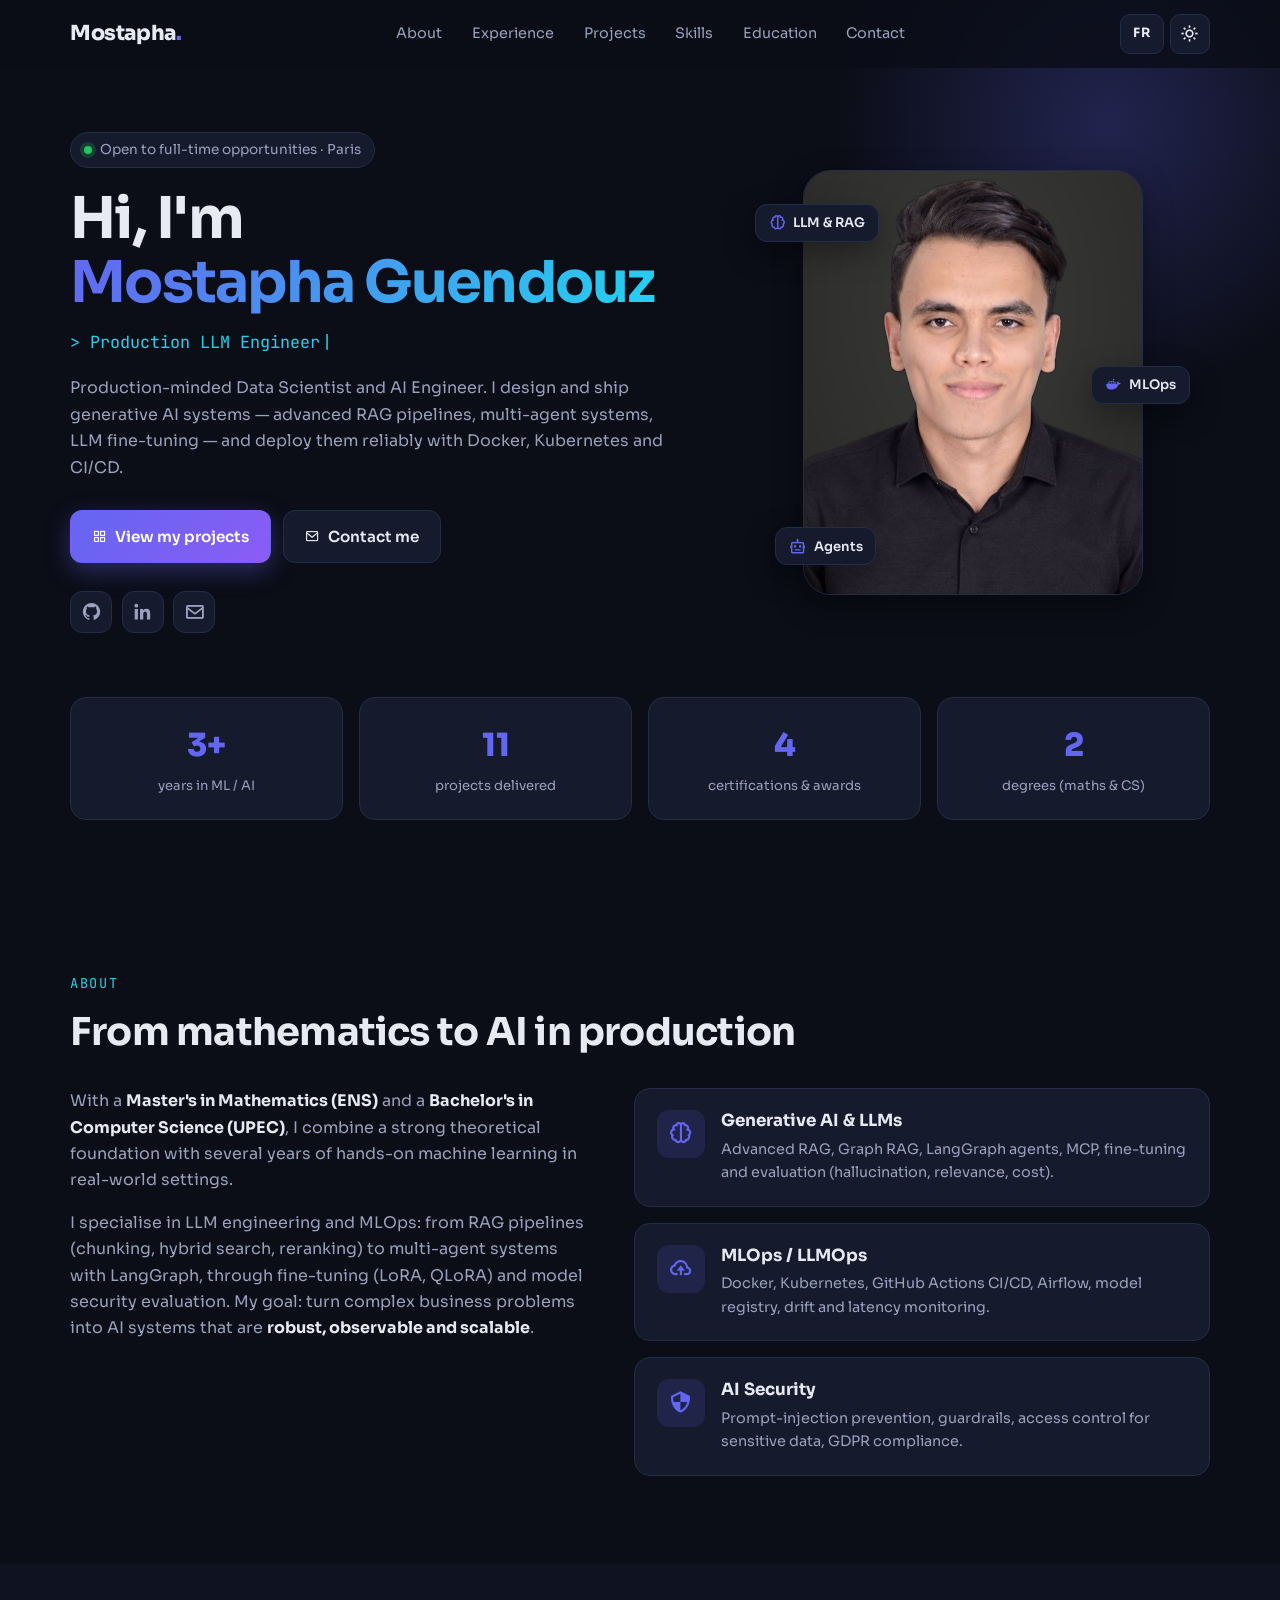
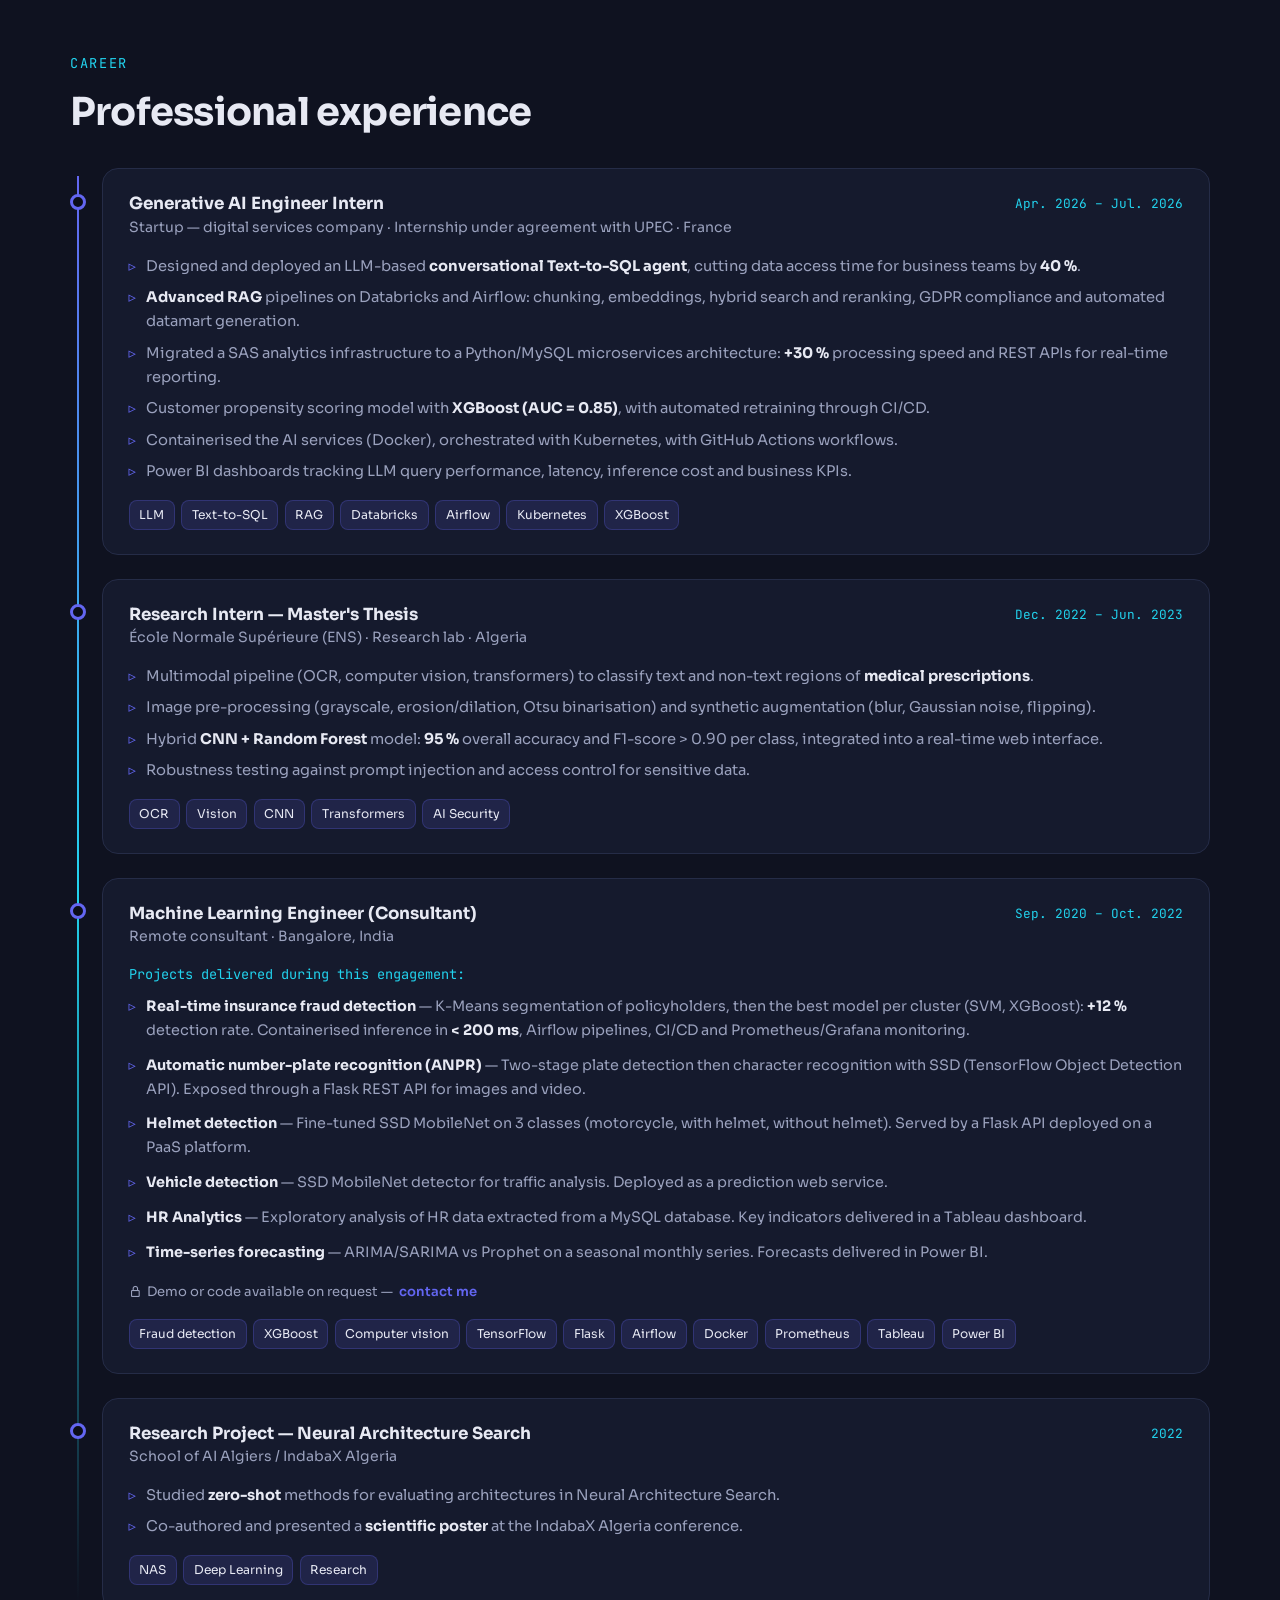
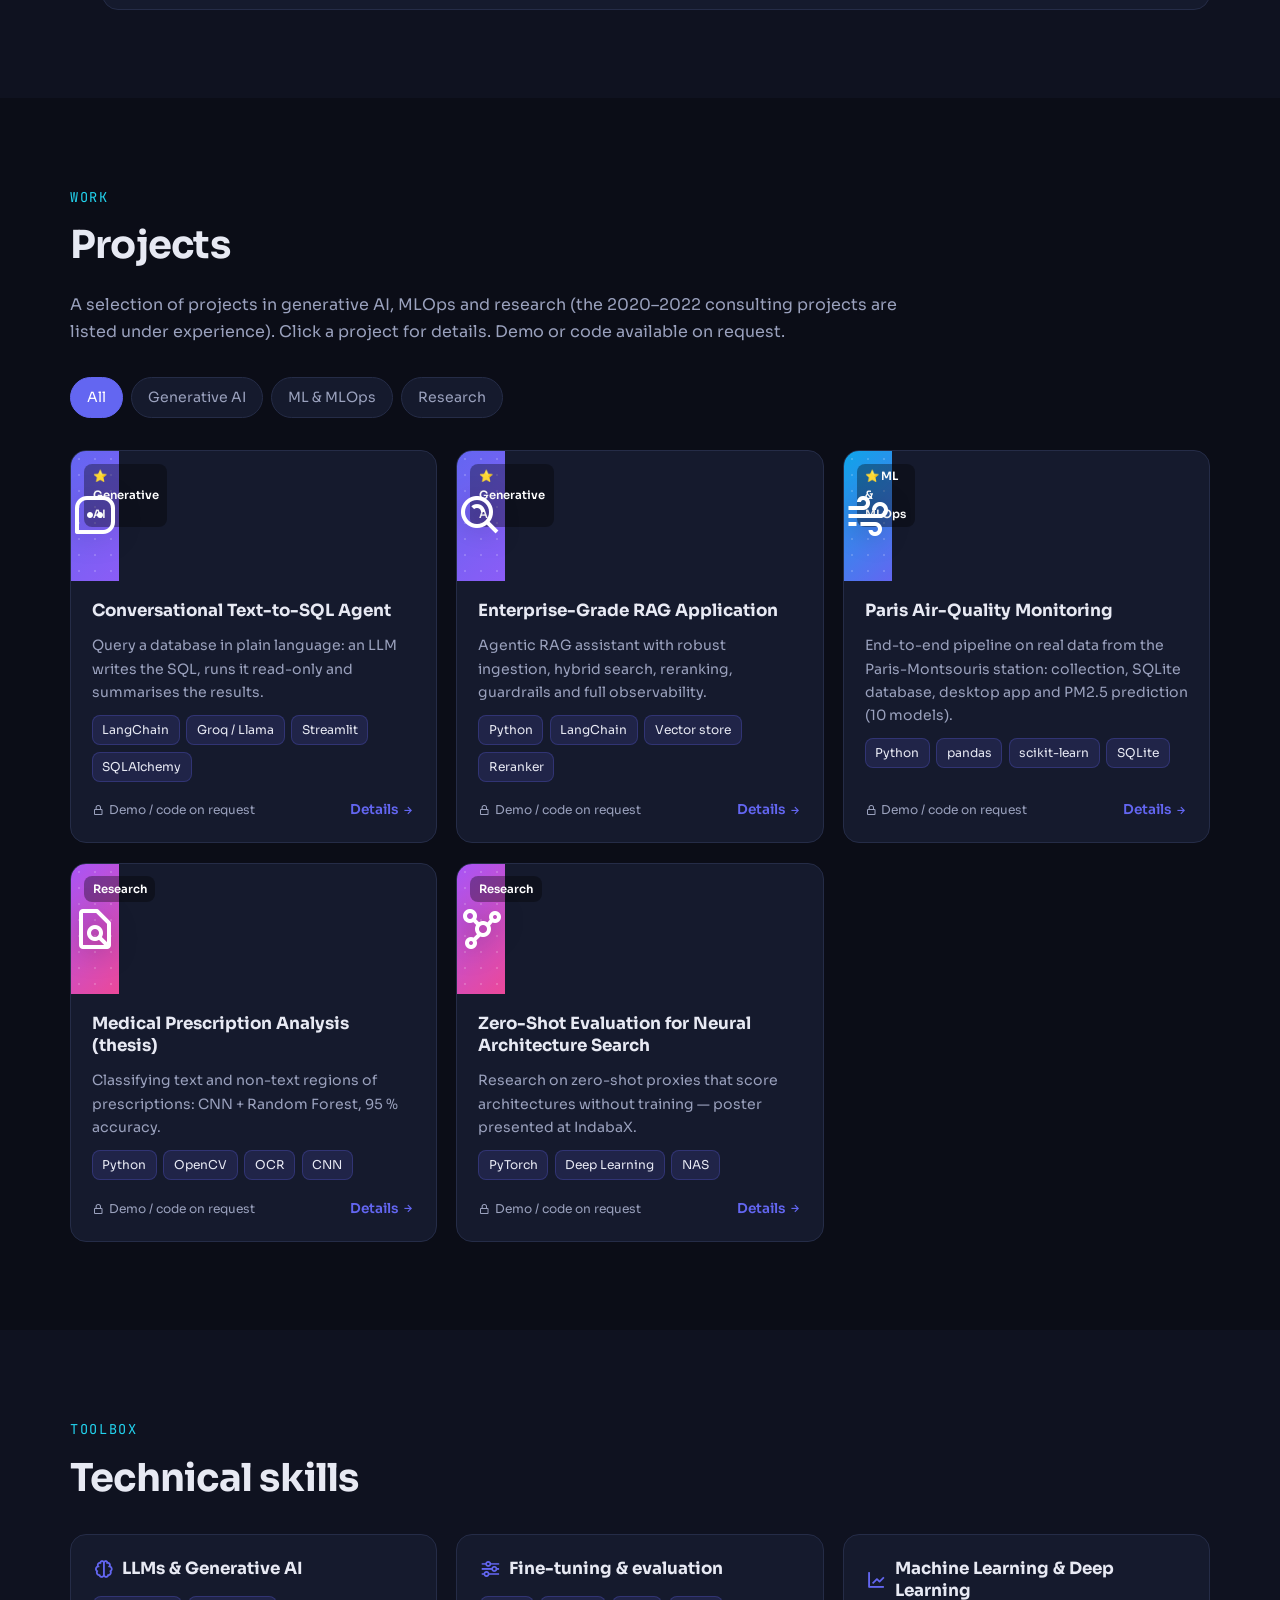
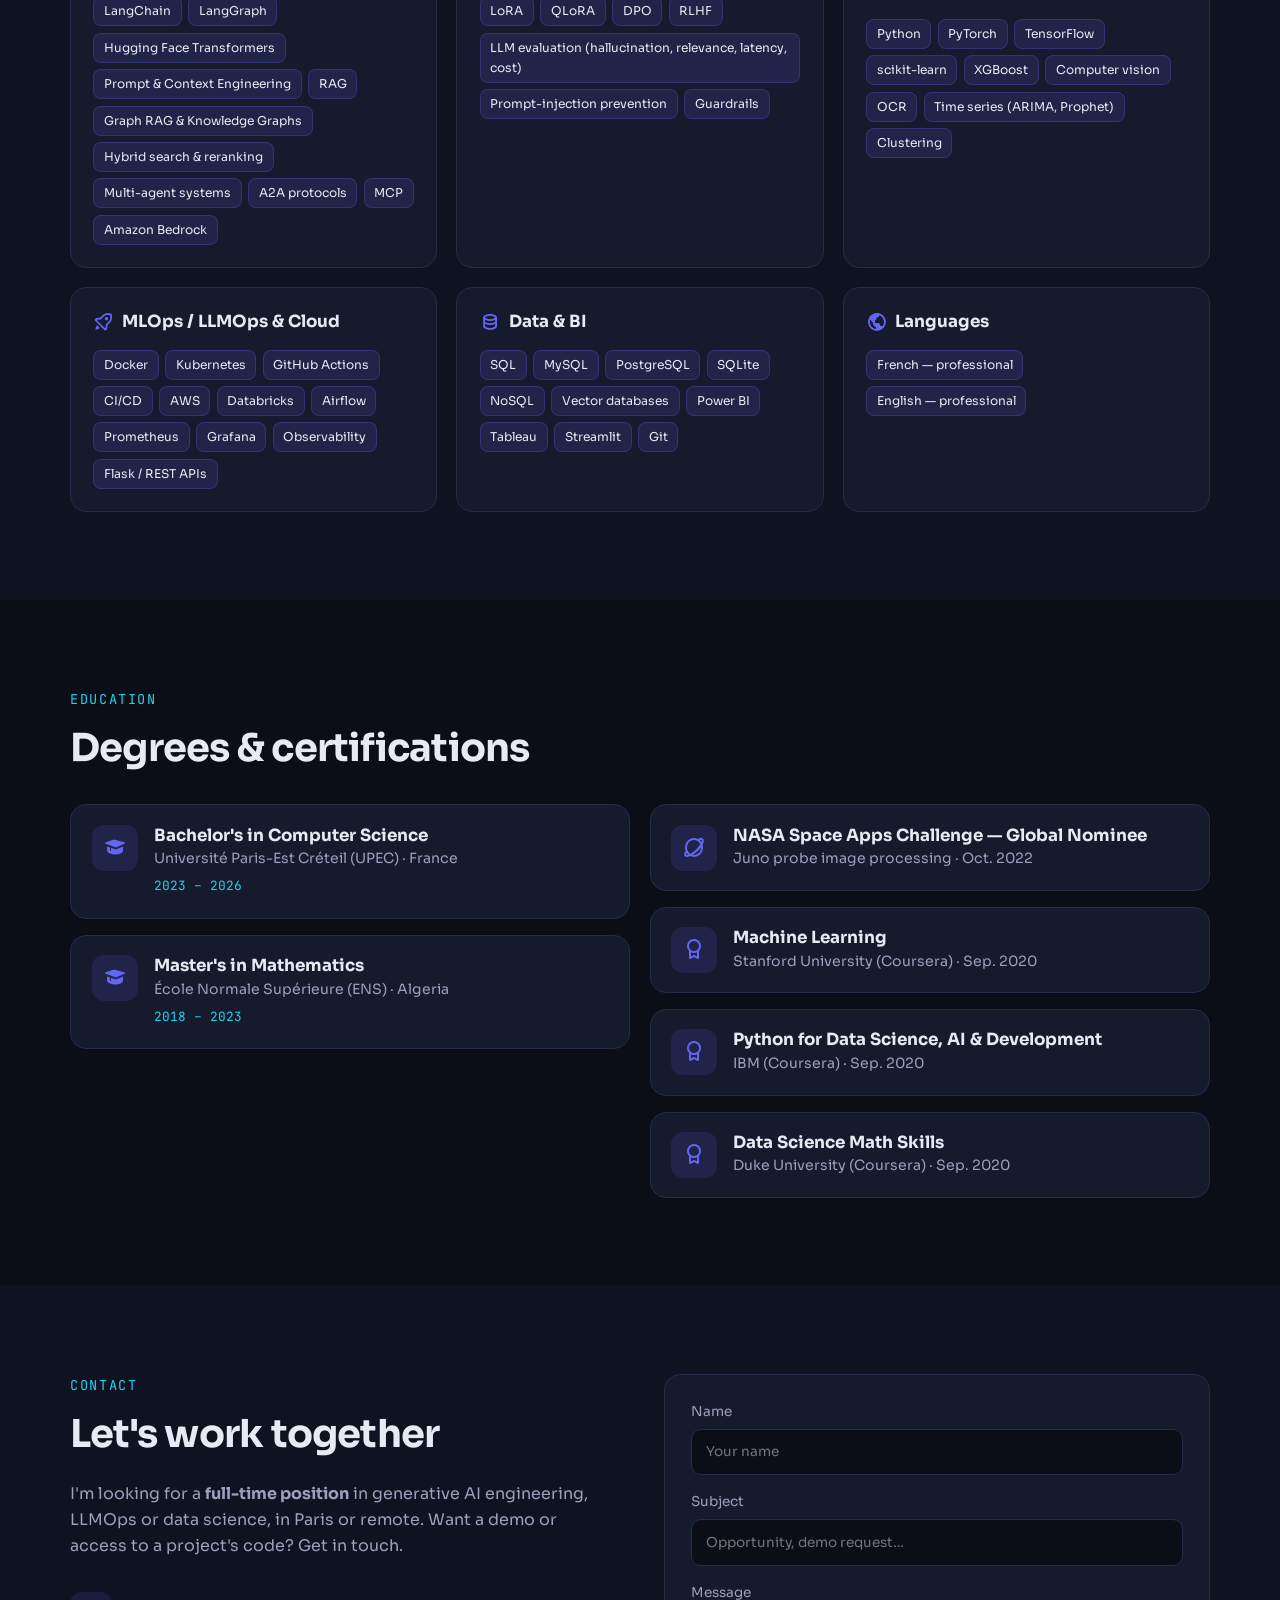
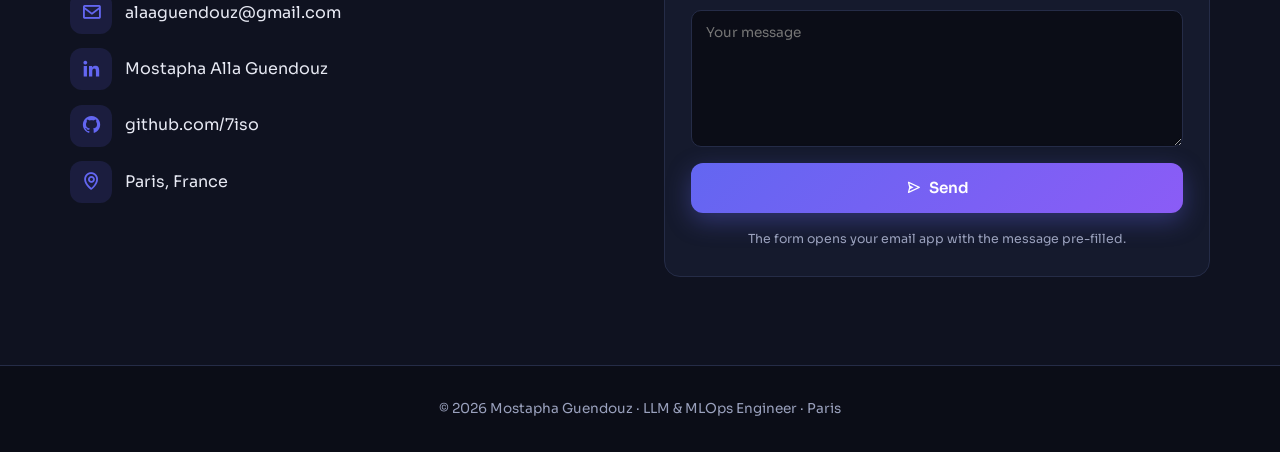
==== en/index.html @ de50ce90 "Ajoute une version anglaise (/en/) avec bouton FR/EN, le français reste principal Co-Authored-By: Cl" ====
<!DOCTYPE html>
<html lang="en" data-theme="dark">
<head>
  <meta charset="UTF-8">
  <meta name="viewport" content="width=device-width, initial-scale=1.0">
  <title>Mostapha Guendouz | LLM & MLOps Engineer</title>
  <meta name="description" content="Mostapha Guendouz — Production LLM Engineer, Generative AI and MLOps. RAG, LangGraph agents, fine-tuning, Docker/Kubernetes deployment. Paris, France.">
  <meta property="og:title" content="Mostapha Guendouz | LLM & MLOps Engineer">
  <meta property="og:description" content="Generative AI, RAG, agents and MLOps in production. Paris, France.">
  <meta property="og:image" content="../assets/img/photo.jpg">
  <link rel="alternate" hreflang="fr" href="https://7iso.github.io/">
  <link rel="alternate" hreflang="en" href="https://7iso.github.io/en/">
  <link rel="alternate" hreflang="x-default" href="https://7iso.github.io/">
  <link rel="icon" href="data:image/svg+xml,<svg xmlns='http://www.w3.org/2000/svg' viewBox='0 0 64 64'><rect width='64' height='64' rx='14' fill='%236366f1'/><text x='50%' y='54%' font-family='Arial' font-weight='700' font-size='30' fill='white' text-anchor='middle' dominant-baseline='middle'>MG</text></svg>">
  <link rel="preconnect" href="https://fonts.googleapis.com">
  <link rel="preconnect" href="https://fonts.gstatic.com" crossorigin>
  <link href="https://fonts.googleapis.com/css2?family=Sora:wght@400;500;600;700;800&family=JetBrains+Mono:wght@400;500&display=swap" rel="stylesheet">
  <link href="https://unpkg.com/boxicons@2.1.4/css/boxicons.min.css" rel="stylesheet">
  <link rel="stylesheet" href="../assets/css/style.css">
  <script>try{const t=localStorage.getItem('theme');if(t)document.documentElement.dataset.theme=t;}catch(e){}</script>
</head>
<body>

<header class="nav" id="nav">
  <div class="wrap nav-inner">
    <a href="#home" class="brand">Mostapha<span>.</span></a>
    <nav aria-label="Main navigation">
      <ul class="nav-links" id="navLinks">
        <li><a href="#about">About</a></li>
        <li><a href="#experience">Experience</a></li>
        <li><a href="#projects">Projects</a></li>
        <li><a href="#skills">Skills</a></li>
        <li><a href="#education">Education</a></li>
        <li><a href="#contact">Contact</a></li>
      </ul>
    </nav>
    <div class="nav-actions">
      <a class="icon-btn lang-btn" href="../" hreflang="fr" lang="fr" title="Version française" aria-label="Passer en français">FR</a>
      <button class="icon-btn" id="themeToggle" aria-label="Toggle theme"><i class='bx bx-sun'></i></button>
      <button class="icon-btn burger" id="burger" aria-label="Open menu" aria-expanded="false"><i class='bx bx-menu'></i></button>
    </div>
  </div>
</header>

<main>
  <!-- ═══ HERO ═══ -->
  <section class="hero" id="home">
    <div class="wrap hero-grid">
      <div class="hero-text">
        <p class="eyebrow"><span class="dot"></span> Open to full-time opportunities · Paris</p>
        <h1>Hi, I'm<br><span class="grad">Mostapha Guendouz</span></h1>
        <p class="role mono">&gt; <span id="typed">Production LLM Engineer</span><span class="caret">|</span></p>
        <p class="lead">
          Production-minded Data Scientist and AI Engineer. I design and ship generative AI
          systems — advanced RAG pipelines, multi-agent systems, LLM fine-tuning —
          and deploy them reliably with Docker, Kubernetes and CI/CD.
        </p>
        <div class="hero-cta">
          <a href="#projects" class="btn btn-primary"><i class='bx bx-grid-alt'></i> View my projects</a>
          <a href="#contact" class="btn btn-ghost"><i class='bx bx-envelope'></i> Contact me</a>
        </div>
        <div class="socials">
          <a href="https://github.com/7iso" target="_blank" rel="noopener" aria-label="GitHub"><i class='bx bxl-github'></i></a>
          <a href="https://www.linkedin.com/in/mostapha-alla-guendouz-4175531a8/" target="_blank" rel="noopener" aria-label="LinkedIn"><i class='bx bxl-linkedin'></i></a>
          <a href="mailto:alaaguendouz@gmail.com" aria-label="Email"><i class='bx bx-envelope'></i></a>
        </div>
      </div>
      <div class="hero-photo">
        <div class="photo-frame">
          <img src="../assets/img/photo.jpg" alt="Portrait of Mostapha Guendouz" width="600" height="794">
        </div>
        <div class="chip chip-a"><i class='bx bx-brain'></i> LLM &amp; RAG</div>
        <div class="chip chip-b"><i class='bx bxl-docker'></i> MLOps</div>
        <div class="chip chip-c"><i class='bx bx-bot'></i> Agents</div>
      </div>
    </div>

    <div class="wrap stats">
      <div class="stat"><span class="num" data-count="3" data-suffix="+">0</span><span class="lbl">years in ML / AI</span></div>
      <div class="stat"><span class="num" data-count="11">0</span><span class="lbl">projects delivered</span></div>
      <div class="stat"><span class="num" data-count="4">0</span><span class="lbl">certifications &amp; awards</span></div>
      <div class="stat"><span class="num" data-count="2">0</span><span class="lbl">degrees (maths &amp; CS)</span></div>
    </div>
  </section>

  <!-- ═══ ABOUT ═══ -->
  <section class="section" id="about">
    <div class="wrap">
      <p class="kicker">About</p>
      <h2>From mathematics to AI in production</h2>
      <div class="about-grid">
        <div class="about-text">
          <p>
            With a <strong>Master's in Mathematics (ENS)</strong> and a <strong>Bachelor's in Computer Science (UPEC)</strong>,
            I combine a strong theoretical foundation with several years of hands-on machine learning in real-world settings.
          </p>
          <p>
            I specialise in LLM engineering and MLOps: from RAG pipelines (chunking, hybrid search, reranking)
            to multi-agent systems with LangGraph, through fine-tuning (LoRA, QLoRA) and model security
            evaluation. My goal: turn complex business problems into AI systems that are
            <strong>robust, observable and scalable</strong>.
          </p>
        </div>
        <div class="pillars">
          <article class="card pillar">
            <i class='bx bx-brain'></i>
            <h3>Generative AI &amp; LLMs</h3>
            <p>Advanced RAG, Graph RAG, LangGraph agents, MCP, fine-tuning and evaluation (hallucination, relevance, cost).</p>
          </article>
          <article class="card pillar">
            <i class='bx bx-cloud-upload'></i>
            <h3>MLOps / LLMOps</h3>
            <p>Docker, Kubernetes, GitHub Actions CI/CD, Airflow, model registry, drift and latency monitoring.</p>
          </article>
          <article class="card pillar">
            <i class='bx bx-shield-quarter'></i>
            <h3>AI Security</h3>
            <p>Prompt-injection prevention, guardrails, access control for sensitive data, GDPR compliance.</p>
          </article>
        </div>
      </div>
    </div>
  </section>

  <!-- ═══ EXPERIENCE ═══ -->
  <section class="section alt" id="experience">
    <div class="wrap">
      <p class="kicker">Career</p>
      <h2>Professional experience</h2>
      <ol class="timeline">
        <li class="tl-item">
          <div class="tl-dot"></div>
          <article class="card tl-card">
            <header>
              <div>
                <h3>Generative AI Engineer Intern</h3>
                <p class="org">Startup — digital services company · Internship under agreement with UPEC · France</p>
              </div>
              <span class="date">Apr. 2026 – Jul. 2026</span>
            </header>
            <ul>
              <li>Designed and deployed an LLM-based <strong>conversational Text-to-SQL agent</strong>, cutting data access time for business teams by <strong>40 %</strong>.</li>
              <li><strong>Advanced RAG</strong> pipelines on Databricks and Airflow: chunking, embeddings, hybrid search and reranking, GDPR compliance and automated datamart generation.</li>
              <li>Migrated a SAS analytics infrastructure to a Python/MySQL microservices architecture: <strong>+30 %</strong> processing speed and REST APIs for real-time reporting.</li>
              <li>Customer propensity scoring model with <strong>XGBoost (AUC = 0.85)</strong>, with automated retraining through CI/CD.</li>
              <li>Containerised the AI services (Docker), orchestrated with Kubernetes, with GitHub Actions workflows.</li>
              <li>Power BI dashboards tracking LLM query performance, latency, inference cost and business KPIs.</li>
            </ul>
            <div class="tags"><span>LLM</span><span>Text-to-SQL</span><span>RAG</span><span>Databricks</span><span>Airflow</span><span>Kubernetes</span><span>XGBoost</span></div>
          </article>
        </li>
        <li class="tl-item">
          <div class="tl-dot"></div>
          <article class="card tl-card">
            <header>
              <div>
                <h3>Research Intern — Master's Thesis</h3>
                <p class="org">École Normale Supérieure (ENS) · Research lab · Algeria</p>
              </div>
              <span class="date">Dec. 2022 – Jun. 2023</span>
            </header>
            <ul>
              <li>Multimodal pipeline (OCR, computer vision, transformers) to classify text and non-text regions of <strong>medical prescriptions</strong>.</li>
              <li>Image pre-processing (grayscale, erosion/dilation, Otsu binarisation) and synthetic augmentation (blur, Gaussian noise, flipping).</li>
              <li>Hybrid <strong>CNN + Random Forest</strong> model: <strong>95 %</strong> overall accuracy and F1-score &gt; 0.90 per class, integrated into a real-time web interface.</li>
              <li>Robustness testing against prompt injection and access control for sensitive data.</li>
            </ul>
            <div class="tags"><span>OCR</span><span>Vision</span><span>CNN</span><span>Transformers</span><span>AI Security</span></div>
          </article>
        </li>
        <li class="tl-item">
          <div class="tl-dot"></div>
          <article class="card tl-card">
            <header>
              <div>
                <h3>Machine Learning Engineer (Consultant)</h3>
                <p class="org">Remote consultant · Bangalore, India</p>
              </div>
              <span class="date">Sep. 2020 – Oct. 2022</span>
            </header>
            <p class="tl-sub">Projects delivered during this engagement:</p>
            <ul class="tl-projects">
              <li><strong>Real-time insurance fraud detection</strong> — K-Means segmentation of policyholders, then the best model per cluster (SVM, XGBoost): <strong>+12 %</strong> detection rate. Containerised inference in <strong>&lt; 200 ms</strong>, Airflow pipelines, CI/CD and Prometheus/Grafana monitoring.</li>
              <li><strong>Automatic number-plate recognition (ANPR)</strong> — Two-stage plate detection then character recognition with SSD (TensorFlow Object Detection API). Exposed through a Flask REST API for images and video.</li>
              <li><strong>Helmet detection</strong> — Fine-tuned SSD MobileNet on 3 classes (motorcycle, with helmet, without helmet). Served by a Flask API deployed on a PaaS platform.</li>
              <li><strong>Vehicle detection</strong> — SSD MobileNet detector for traffic analysis. Deployed as a prediction web service.</li>
              <li><strong>HR Analytics</strong> — Exploratory analysis of HR data extracted from a MySQL database. Key indicators delivered in a Tableau dashboard.</li>
              <li><strong>Time-series forecasting</strong> — ARIMA/SARIMA vs Prophet on a seasonal monthly series. Forecasts delivered in Power BI.</li>
            </ul>
            <p class="tl-note"><i class='bx bx-lock-alt'></i> Demo or code available on request — <a href="mailto:alaaguendouz@gmail.com?subject=Demo%20%2F%20code%20request%20%E2%80%94%20consulting%20projects%202020-2022">contact me</a></p>
            <div class="tags"><span>Fraud detection</span><span>XGBoost</span><span>Computer vision</span><span>TensorFlow</span><span>Flask</span><span>Airflow</span><span>Docker</span><span>Prometheus</span><span>Tableau</span><span>Power BI</span></div>
          </article>
        </li>
        <li class="tl-item">
          <div class="tl-dot"></div>
          <article class="card tl-card">
            <header>
              <div>
                <h3>Research Project — Neural Architecture Search</h3>
                <p class="org">School of AI Algiers / IndabaX Algeria</p>
              </div>
              <span class="date">2022</span>
            </header>
            <ul>
              <li>Studied <strong>zero-shot</strong> methods for evaluating architectures in Neural Architecture Search.</li>
              <li>Co-authored and presented a <strong>scientific poster</strong> at the IndabaX Algeria conference.</li>
            </ul>
            <div class="tags"><span>NAS</span><span>Deep Learning</span><span>Research</span></div>
          </article>
        </li>
      </ol>
    </div>
  </section>

  <!-- ═══ PROJECTS ═══ -->
  <section class="section" id="projects">
    <div class="wrap">
      <p class="kicker">Work</p>
      <h2>Projects</h2>
      <p class="section-sub">A selection of projects in generative AI, MLOps and research (the 2020–2022 consulting projects are listed under experience). Click a project for details. Demo or code available on request.</p>
      <div class="filters" role="tablist" aria-label="Filter projects">
        <button class="filter active" data-filter="all">All</button>
        <button class="filter" data-filter="llm">Generative AI</button>
        <button class="filter" data-filter="mlops">ML &amp; MLOps</button>
        <button class="filter" data-filter="research">Research</button>
      </div>
      <div class="projects" id="projectGrid"><!-- rendered by main.js --></div>
    </div>
  </section>

  <!-- ═══ SKILLS ═══ -->
  <section class="section alt" id="skills">
    <div class="wrap">
      <p class="kicker">Toolbox</p>
      <h2>Technical skills</h2>
      <div class="skills">
        <article class="card skill-group">
          <h3><i class='bx bx-brain'></i> LLMs &amp; Generative AI</h3>
          <div class="tags"><span>LangChain</span><span>LangGraph</span><span>Hugging Face Transformers</span><span>Prompt &amp; Context Engineering</span><span>RAG</span><span>Graph RAG &amp; Knowledge Graphs</span><span>Hybrid search &amp; reranking</span><span>Multi-agent systems</span><span>A2A protocols</span><span>MCP</span><span>Amazon Bedrock</span></div>
        </article>
        <article class="card skill-group">
          <h3><i class='bx bx-slider-alt'></i> Fine-tuning &amp; evaluation</h3>
          <div class="tags"><span>LoRA</span><span>QLoRA</span><span>DPO</span><span>RLHF</span><span>LLM evaluation (hallucination, relevance, latency, cost)</span><span>Prompt-injection prevention</span><span>Guardrails</span></div>
        </article>
        <article class="card skill-group">
          <h3><i class='bx bx-line-chart'></i> Machine Learning &amp; Deep Learning</h3>
          <div class="tags"><span>Python</span><span>PyTorch</span><span>TensorFlow</span><span>scikit-learn</span><span>XGBoost</span><span>Computer vision</span><span>OCR</span><span>Time series (ARIMA, Prophet)</span><span>Clustering</span></div>
        </article>
        <article class="card skill-group">
          <h3><i class='bx bx-rocket'></i> MLOps / LLMOps &amp; Cloud</h3>
          <div class="tags"><span>Docker</span><span>Kubernetes</span><span>GitHub Actions</span><span>CI/CD</span><span>AWS</span><span>Databricks</span><span>Airflow</span><span>Prometheus</span><span>Grafana</span><span>Observability</span><span>Flask / REST APIs</span></div>
        </article>
        <article class="card skill-group">
          <h3><i class='bx bx-data'></i> Data &amp; BI</h3>
          <div class="tags"><span>SQL</span><span>MySQL</span><span>PostgreSQL</span><span>SQLite</span><span>NoSQL</span><span>Vector databases</span><span>Power BI</span><span>Tableau</span><span>Streamlit</span><span>Git</span></div>
        </article>
        <article class="card skill-group">
          <h3><i class='bx bx-world'></i> Languages</h3>
          <div class="tags"><span>French — professional</span><span>English — professional</span></div>
        </article>
      </div>
    </div>
  </section>

  <!-- ═══ EDUCATION ═══ -->
  <section class="section" id="education">
    <div class="wrap">
      <p class="kicker">Education</p>
      <h2>Degrees &amp; certifications</h2>
      <div class="edu-grid">
        <div class="edu-col">
          <article class="card edu">
            <i class='bx bxs-graduation'></i>
            <div>
              <h3>Bachelor's in Computer Science</h3>
              <p class="org">Université Paris-Est Créteil (UPEC) · France</p>
              <span class="date">2023 – 2026</span>
            </div>
          </article>
          <article class="card edu">
            <i class='bx bxs-graduation'></i>
            <div>
              <h3>Master's in Mathematics</h3>
              <p class="org">École Normale Supérieure (ENS) · Algeria</p>
              <span class="date">2018 – 2023</span>
            </div>
          </article>
        </div>
        <div class="edu-col">
          <article class="card cert">
            <i class='bx bx-planet'></i>
            <div><h3>NASA Space Apps Challenge — Global Nominee</h3><p class="org">Juno probe image processing · Oct. 2022</p></div>
          </article>
          <article class="card cert">
            <i class='bx bx-award'></i>
            <div><h3>Machine Learning</h3><p class="org">Stanford University (Coursera) · Sep. 2020</p></div>
          </article>
          <article class="card cert">
            <i class='bx bx-award'></i>
            <div><h3>Python for Data Science, AI &amp; Development</h3><p class="org">IBM (Coursera) · Sep. 2020</p></div>
          </article>
          <article class="card cert">
            <i class='bx bx-award'></i>
            <div><h3>Data Science Math Skills</h3><p class="org">Duke University (Coursera) · Sep. 2020</p></div>
          </article>
        </div>
      </div>
    </div>
  </section>

  <!-- ═══ CONTACT ═══ -->
  <section class="section alt" id="contact">
    <div class="wrap contact">
      <div>
        <p class="kicker">Contact</p>
        <h2>Let's work together</h2>
        <p class="section-sub">I'm looking for a <strong>full-time position</strong> in generative AI engineering, LLMOps or data science, in Paris or remote. Want a demo or access to a project's code? Get in touch.</p>
        <ul class="contact-list">
          <li><i class='bx bx-envelope'></i><a href="mailto:alaaguendouz@gmail.com">alaaguendouz@gmail.com</a></li>
          <li><i class='bx bxl-linkedin'></i><a href="https://www.linkedin.com/in/mostapha-alla-guendouz-4175531a8/" target="_blank" rel="noopener">Mostapha Alla Guendouz</a></li>
          <li><i class='bx bxl-github'></i><a href="https://github.com/7iso" target="_blank" rel="noopener">github.com/7iso</a></li>
          <li><i class='bx bx-map'></i><span>Paris, France</span></li>
        </ul>
      </div>
      <form class="card contact-form" id="contactForm">
        <label>Name<input type="text" name="name" required autocomplete="name" placeholder="Your name"></label>
        <label>Subject<input type="text" name="subject" placeholder="Opportunity, demo request…"></label>
        <label>Message<textarea name="message" rows="5" required placeholder="Your message"></textarea></label>
        <button class="btn btn-primary" type="submit"><i class='bx bx-send'></i> Send</button>
        <p class="form-note">The form opens your email app with the message pre-filled.</p>
      </form>
    </div>
  </section>
</main>

<footer class="footer">
  <div class="wrap">© <span id="year"></span> Mostapha Guendouz · LLM &amp; MLOps Engineer · Paris</div>
</footer>

<!-- Project modal -->
<div class="modal" id="modal" role="dialog" aria-modal="true" aria-labelledby="modalTitle" hidden>
  <div class="modal-backdrop" data-close></div>
  <div class="modal-panel card">
    <button class="icon-btn modal-close" data-close aria-label="Close"><i class='bx bx-x'></i></button>
    <div id="modalBody"></div>
  </div>
</div>

<script src="../assets/js/main.js"></script>
</body>
</html>
---- assets/css/style.css ----
:root {
  --bg: #0b0d17;
  --bg-alt: #0f1220;
  --card: #151a2d;
  --card-hover: #1a2038;
  --border: #252c47;
  --text: #e7e9f3;
  --muted: #9aa1bd;
  --accent: #6366f1;
  --accent-2: #22d3ee;
  --accent-soft: rgba(99, 102, 241, .14);
  --shadow: 0 10px 30px rgba(0, 0, 0, .35);
  --radius: 16px;
  --nav-h: 68px;
}
[data-theme="light"] {
  --bg: #f7f8fc;
  --bg-alt: #eef0f8;
  --card: #ffffff;
  --card-hover: #f8f9ff;
  --border: #dfe3f0;
  --text: #151a2d;
  --muted: #5b6283;
  --accent: #4f46e5;
  --accent-2: #0891b2;
  --accent-soft: rgba(79, 70, 229, .1);
  --shadow: 0 10px 30px rgba(30, 40, 90, .08);
}

* { box-sizing: border-box; margin: 0; padding: 0; }
html { scroll-behavior: smooth; scroll-padding-top: var(--nav-h); }
body {
  font-family: 'Sora', system-ui, sans-serif;
  background: var(--bg);
  color: var(--text);
  line-height: 1.65;
  -webkit-font-smoothing: antialiased;
  transition: background .3s, color .3s;
}
img { max-width: 100%; display: block; }
a { color: inherit; text-decoration: none; }
ul { list-style: none; }
button { font: inherit; cursor: pointer; }
.mono { font-family: 'JetBrains Mono', monospace; }
.wrap { width: min(1140px, 100% - 32px); margin-inline: auto; }

/* ── Nav ── */
.nav {
  position: fixed; inset: 0 0 auto; height: var(--nav-h); z-index: 50;
  background: color-mix(in srgb, var(--bg) 80%, transparent);
  backdrop-filter: blur(14px);
  border-bottom: 1px solid transparent;
  transition: border-color .3s;
}
.nav.scrolled { border-bottom-color: var(--border); }
.nav-inner { height: 100%; display: flex; align-items: center; justify-content: space-between; gap: 1rem; }
.brand { font-weight: 800; font-size: 1.3rem; letter-spacing: -.02em; }
.brand span { color: var(--accent); }
.nav-links { display: flex; gap: .25rem; }
.nav-links a { padding: .45rem .8rem; border-radius: 10px; font-size: .9rem; color: var(--muted); transition: color .2s, background .2s; }
.nav-links a:hover, .nav-links a.active { color: var(--text); background: var(--accent-soft); }
.nav-actions { display: flex; gap: .4rem; }
.icon-btn {
  width: 40px; height: 40px; display: grid; place-items: center;
  border-radius: 10px; border: 1px solid var(--border); background: var(--card);
  color: var(--text); font-size: 1.2rem; transition: border-color .2s;
}
.icon-btn:hover { border-color: var(--accent); }
.burger { display: none; }

/* ── Buttons ── */
.btn {
  display: inline-flex; align-items: center; gap: .5rem;
  padding: .8rem 1.3rem; border-radius: 12px; font-weight: 600; font-size: .95rem;
  border: 1px solid transparent; transition: transform .2s, box-shadow .2s, border-color .2s;
}
.btn:hover { transform: translateY(-2px); }
.btn-primary { background: linear-gradient(135deg, var(--accent), #8b5cf6); color: #fff; box-shadow: 0 8px 24px rgba(99, 102, 241, .35); }
.btn-ghost { border-color: var(--border); background: var(--card); }
.btn-ghost:hover { border-color: var(--accent); }

/* ── Hero ── */
.hero { padding: calc(var(--nav-h) + 4rem) 0 4rem; position: relative; overflow: hidden; }
.hero::before {
  content: ""; position: absolute; inset: -20% -10% auto auto; width: 600px; height: 600px;
  background: radial-gradient(circle, rgba(99, 102, 241, .25), transparent 65%);
  pointer-events: none;
}
.hero-grid { display: grid; grid-template-columns: 1.3fr 1fr; gap: 3rem; align-items: center; position: relative; }
.eyebrow { display: inline-flex; align-items: center; gap: .5rem; font-size: .85rem; color: var(--muted); border: 1px solid var(--border); background: var(--card); padding: .35rem .8rem; border-radius: 99px; }
.dot { width: 8px; height: 8px; border-radius: 50%; background: #22c55e; box-shadow: 0 0 0 4px rgba(34, 197, 94, .2); }
.hero h1 { font-size: clamp(2.2rem, 5vw, 3.6rem); line-height: 1.12; margin: 1.2rem 0 .8rem; letter-spacing: -.03em; }
.grad { background: linear-gradient(120deg, var(--accent), var(--accent-2)); -webkit-background-clip: text; background-clip: text; color: transparent; }
.role { color: var(--accent-2); font-size: 1.05rem; min-height: 1.6em; }
.caret { animation: blink 1s steps(1) infinite; margin-left: 2px; }
@keyframes blink { 50% { opacity: 0; } }
.lead { color: var(--muted); margin: 1.2rem 0 1.8rem; max-width: 56ch; }
.hero-cta { display: flex; flex-wrap: wrap; gap: .8rem; }
.socials { display: flex; gap: .6rem; margin-top: 1.8rem; }
.socials a { width: 42px; height: 42px; display: grid; place-items: center; border-radius: 12px; border: 1px solid var(--border); background: var(--card); font-size: 1.3rem; color: var(--muted); transition: color .2s, border-color .2s; }
.socials a:hover { color: var(--accent); border-color: var(--accent); }

.hero-photo { position: relative; justify-self: center; width: min(340px, 80vw); }
.photo-frame {
  border-radius: 28px; overflow: hidden; aspect-ratio: 4 / 5;
  border: 1px solid var(--border); box-shadow: var(--shadow);
  background: linear-gradient(160deg, var(--accent-soft), transparent);
}
.photo-frame img { width: 100%; height: 100%; object-fit: cover; }
.chip {
  position: absolute; display: flex; align-items: center; gap: .4rem;
  padding: .45rem .8rem; border-radius: 12px; font-size: .82rem; font-weight: 600;
  background: var(--card); border: 1px solid var(--border); box-shadow: var(--shadow);
  animation: float 5s ease-in-out infinite;
}
.chip i { color: var(--accent); font-size: 1.1rem; }
.chip-a { top: 8%; left: -14%; }
.chip-b { top: 46%; right: -14%; animation-delay: -1.5s; }
.chip-c { bottom: 7%; left: -8%; animation-delay: -3s; }
@keyframes float { 50% { transform: translateY(-8px); } }

.stats { display: grid; grid-template-columns: repeat(4, 1fr); gap: 1rem; margin-top: 4rem; position: relative; }
.stat { background: var(--card); border: 1px solid var(--border); border-radius: var(--radius); padding: 1.3rem; text-align: center; }
.stat .num { display: block; font-size: 2rem; font-weight: 800; color: var(--accent); }
.stat .lbl { font-size: .82rem; color: var(--muted); }

/* ── Sections ── */
.section { padding: 5.5rem 0; }
.section.alt { background: var(--bg-alt); }
.kicker { font-family: 'JetBrains Mono', monospace; color: var(--accent-2); font-size: .85rem; text-transform: uppercase; letter-spacing: .12em; }
h2 { font-size: clamp(1.7rem, 3.5vw, 2.4rem); letter-spacing: -.02em; margin: .4rem 0 1.5rem; }
h3 { font-size: 1.05rem; line-height: 1.35; }
.section-sub { color: var(--muted); max-width: 70ch; margin-top: -.6rem; margin-bottom: 2rem; }
.card { background: var(--card); border: 1px solid var(--border); border-radius: var(--radius); }

.tags { display: flex; flex-wrap: wrap; gap: .4rem; }
.tags span { font-size: .76rem; padding: .25rem .6rem; border-radius: 8px; background: var(--accent-soft); color: var(--text); border: 1px solid color-mix(in srgb, var(--accent) 25%, transparent); }

/* About */
.about-grid { display: grid; grid-template-columns: 1fr 1.1fr; gap: 2.5rem; align-items: start; }
.about-text p { color: var(--muted); margin-bottom: 1rem; }
.about-text strong { color: var(--text); }
.pillars { display: grid; gap: 1rem; }
.pillar { padding: 1.3rem 1.4rem; display: grid; grid-template-columns: auto 1fr; gap: .3rem 1rem; }
.pillar i { grid-row: span 2; font-size: 1.6rem; color: var(--accent); background: var(--accent-soft); width: 48px; height: 48px; display: grid; place-items: center; border-radius: 12px; }
.pillar p { color: var(--muted); font-size: .9rem; }

/* Timeline */
.timeline { position: relative; padding-left: 2rem; display: grid; gap: 1.5rem; list-style: none; }
.timeline::before { content: ""; position: absolute; left: 7px; top: 8px; bottom: 8px; width: 2px; background: linear-gradient(var(--accent), var(--accent-2), transparent); }
.tl-item { position: relative; }
.tl-dot { position: absolute; left: -2rem; top: 1.6rem; width: 16px; height: 16px; border-radius: 50%; background: var(--bg); border: 3px solid var(--accent); }
.tl-card { padding: 1.5rem 1.6rem; }
.tl-card header { display: flex; justify-content: space-between; gap: 1rem; flex-wrap: wrap; margin-bottom: .9rem; }
.org { color: var(--muted); font-size: .88rem; }
.date { font-family: 'JetBrains Mono', monospace; font-size: .8rem; color: var(--accent-2); white-space: nowrap; }
.tl-card ul { display: grid; gap: .45rem; margin-bottom: 1rem; }
.tl-card li { position: relative; padding-left: 1.1rem; color: var(--muted); font-size: .92rem; }
.tl-card li::before { content: "▹"; position: absolute; left: 0; color: var(--accent); }
.tl-card li strong { color: var(--text); }

/* Projects */
.filters { display: flex; flex-wrap: wrap; gap: .5rem; margin-bottom: 2rem; }
.filter { padding: .5rem 1rem; border-radius: 99px; border: 1px solid var(--border); background: var(--card); color: var(--muted); font-size: .88rem; transition: all .2s; }
.filter:hover { color: var(--text); }
.filter.active { background: var(--accent); border-color: var(--accent); color: #fff; }
.projects { display: grid; grid-template-columns: repeat(auto-fill, minmax(320px, 1fr)); gap: 1.2rem; }
.proj {
  display: flex; flex-direction: column; overflow: hidden; text-align: left; color: var(--text);
  transition: transform .25s, border-color .25s, box-shadow .25s;
}
.proj:hover { transform: translateY(-4px); border-color: var(--accent); box-shadow: var(--shadow); }
.proj.hide { display: none; }
.proj-cover { height: 130px; display: grid; place-items: center; position: relative; font-size: 3rem; color: #fff; }
.proj-cover::after { content: ""; position: absolute; inset: 0; background-image: radial-gradient(rgba(255,255,255,.18) 1px, transparent 1px); background-size: 16px 16px; }
.proj-cover i { position: relative; z-index: 1; filter: drop-shadow(0 4px 12px rgba(0,0,0,.25)); }
.badge { position: absolute; top: .8rem; left: .8rem; z-index: 1; font-size: .72rem; font-weight: 600; padding: .2rem .55rem; border-radius: 8px; background: rgba(0,0,0,.35); color: #fff; }
.proj-body { padding: 1.2rem 1.3rem 1.3rem; display: flex; flex-direction: column; gap: .7rem; flex: 1; }
.proj-body p { color: var(--muted); font-size: .88rem; }
.proj-foot { margin-top: auto; display: flex; justify-content: space-between; align-items: center; padding-top: .4rem; font-size: .85rem; }
.proj-foot .more { color: var(--accent); font-weight: 600; display: inline-flex; align-items: center; gap: .2rem; }
.on-demand { color: var(--muted); font-size: .76rem; display: inline-flex; align-items: center; gap: .3rem; }

/* Skills */
.skills { display: grid; grid-template-columns: repeat(auto-fill, minmax(320px, 1fr)); gap: 1.2rem; }
.skill-group { padding: 1.4rem; }
.skill-group h3 { display: flex; align-items: center; gap: .5rem; margin-bottom: 1rem; }
.skill-group h3 i { color: var(--accent); font-size: 1.3rem; }

/* Education */
.edu-grid { display: grid; grid-template-columns: 1fr 1fr; gap: 1.2rem; }
.edu-col { display: grid; gap: 1rem; align-content: start; }
.edu, .cert { padding: 1.2rem 1.3rem; display: flex; gap: 1rem; align-items: flex-start; }
.edu > i, .cert > i { font-size: 1.5rem; color: var(--accent); background: var(--accent-soft); min-width: 46px; height: 46px; display: grid; place-items: center; border-radius: 12px; }
.edu .date { display: inline-block; margin-top: .3rem; }

/* Contact */
.contact { display: grid; grid-template-columns: 1fr 1fr; gap: 3rem; align-items: start; }
.contact-list { display: grid; gap: .9rem; }
.contact-list li { display: flex; align-items: center; gap: .8rem; }
.contact-list i { font-size: 1.3rem; color: var(--accent); background: var(--accent-soft); width: 42px; height: 42px; display: grid; place-items: center; border-radius: 12px; }
.contact-list a:hover { color: var(--accent); }
.contact-form { padding: 1.6rem; display: grid; gap: 1rem; }
.contact-form label { display: grid; gap: .35rem; font-size: .85rem; color: var(--muted); }
.contact-form input, .contact-form textarea {
  font: inherit; color: var(--text); background: var(--bg); border: 1px solid var(--border);
  border-radius: 10px; padding: .7rem .9rem; resize: vertical;
}
.contact-form input:focus, .contact-form textarea:focus { outline: none; border-color: var(--accent); }
.contact-form .btn { justify-content: center; border: none; }
.form-note { font-size: .78rem; color: var(--muted); text-align: center; }

.footer { padding: 2rem 0; text-align: center; color: var(--muted); font-size: .85rem; border-top: 1px solid var(--border); }

/* Modal */
.modal { position: fixed; inset: 0; z-index: 100; display: grid; place-items: center; padding: 16px; }
.modal[hidden] { display: none; }
.modal-backdrop { position: absolute; inset: 0; background: rgba(5, 7, 15, .7); backdrop-filter: blur(4px); }
.modal-panel { position: relative; width: min(720px, 100%); max-height: 88vh; overflow-y: auto; padding: 0; animation: pop .25s ease; }
@keyframes pop { from { transform: translateY(14px); opacity: 0; } }
.modal-close { position: absolute; top: .8rem; right: .8rem; z-index: 2; }
.modal-head { padding: 1.8rem 1.8rem 1.4rem; color: #fff; }
.modal-head .badge { position: static; display: inline-block; margin-bottom: .6rem; }
.modal-head h3 { font-size: 1.4rem; }
.modal-head p { opacity: .9; font-size: .9rem; margin-top: .3rem; }
.modal-content { padding: 1.5rem 1.8rem 1.8rem; display: grid; gap: 1.2rem; }
.modal-content h4 { font-size: .8rem; text-transform: uppercase; letter-spacing: .1em; color: var(--accent-2); font-family: 'JetBrains Mono', monospace; margin-bottom: .5rem; }
.modal-content > p { color: var(--muted); }
.modal-content ul { display: grid; gap: .4rem; }
.modal-content li { position: relative; padding-left: 1.1rem; color: var(--muted); font-size: .92rem; }
.modal-content li::before { content: "▹"; position: absolute; left: 0; color: var(--accent); }
.metrics { display: flex; flex-wrap: wrap; gap: .6rem; }
.metric { padding: .6rem .9rem; border-radius: 12px; background: var(--accent-soft); font-weight: 700; color: var(--accent); font-size: .95rem; }
.metric small { display: block; font-weight: 400; font-size: .72rem; color: var(--muted); }
.request { display: flex; flex-wrap: wrap; align-items: center; justify-content: space-between; gap: 1rem; padding: 1rem 1.2rem; border-radius: 12px; border: 1px dashed var(--border); }
.request span { color: var(--muted); font-size: .88rem; display: inline-flex; align-items: center; gap: .4rem; }

/* Reveal */
.reveal { opacity: 0; transform: translateY(18px); transition: opacity .6s ease, transform .6s ease; }
.reveal.in { opacity: 1; transform: none; }

/* ── Responsive ── */
@media (max-width: 960px) {
  .hero-grid, .about-grid, .contact, .edu-grid { grid-template-columns: 1fr; }
  .hero-photo { order: -1; width: min(260px, 70vw); }
  .chip-a { left: -20%; } .chip-b { right: -20%; } .chip-c { left: -12%; }
  .stats { grid-template-columns: repeat(2, 1fr); }
}
@media (max-width: 820px) {
  .burger { display: grid; }
  .nav-links {
    position: fixed; top: var(--nav-h); left: 0; right: 0; flex-direction: column; gap: 0;
    background: var(--bg); border-bottom: 1px solid var(--border); padding: .5rem 16px 1rem;
    transform: translateY(-120%); transition: transform .3s; z-index: -1;
  }
  .nav-links.open { transform: none; }
  .nav-links a { display: block; padding: .8rem; }
}
@media (max-width: 520px) {
  .projects, .skills { grid-template-columns: 1fr; }
  .chip { display: none; }
  .section { padding: 4rem 0; }
  .modal-head, .modal-content { padding-left: 1.2rem; padding-right: 1.2rem; }
}
@media (prefers-reduced-motion: reduce) {
  html { scroll-behavior: auto; }
  *, *::before, *::after { animation: none !important; transition: none !important; }
  .reveal { opacity: 1; transform: none; }
}

/* Projets intégrés à une expérience */
.tl-sub { font-size: .85rem; color: var(--accent-2); font-family: 'JetBrains Mono', monospace; margin-bottom: .6rem; }
.tl-card ul.tl-projects { gap: .7rem; }
.tl-card ul.tl-projects li { font-size: .9rem; }
.tl-note { font-size: .82rem; color: var(--muted); display: flex; align-items: center; gap: .35rem; margin-bottom: 1rem; }
.tl-note a { color: var(--accent); font-weight: 600; }
.tl-note a:hover { text-decoration: underline; }

/* Sélecteur de langue */
.lang-btn { width: auto; padding: 0 .75rem; font-size: .8rem; font-weight: 700; letter-spacing: .05em; color: var(--text); }
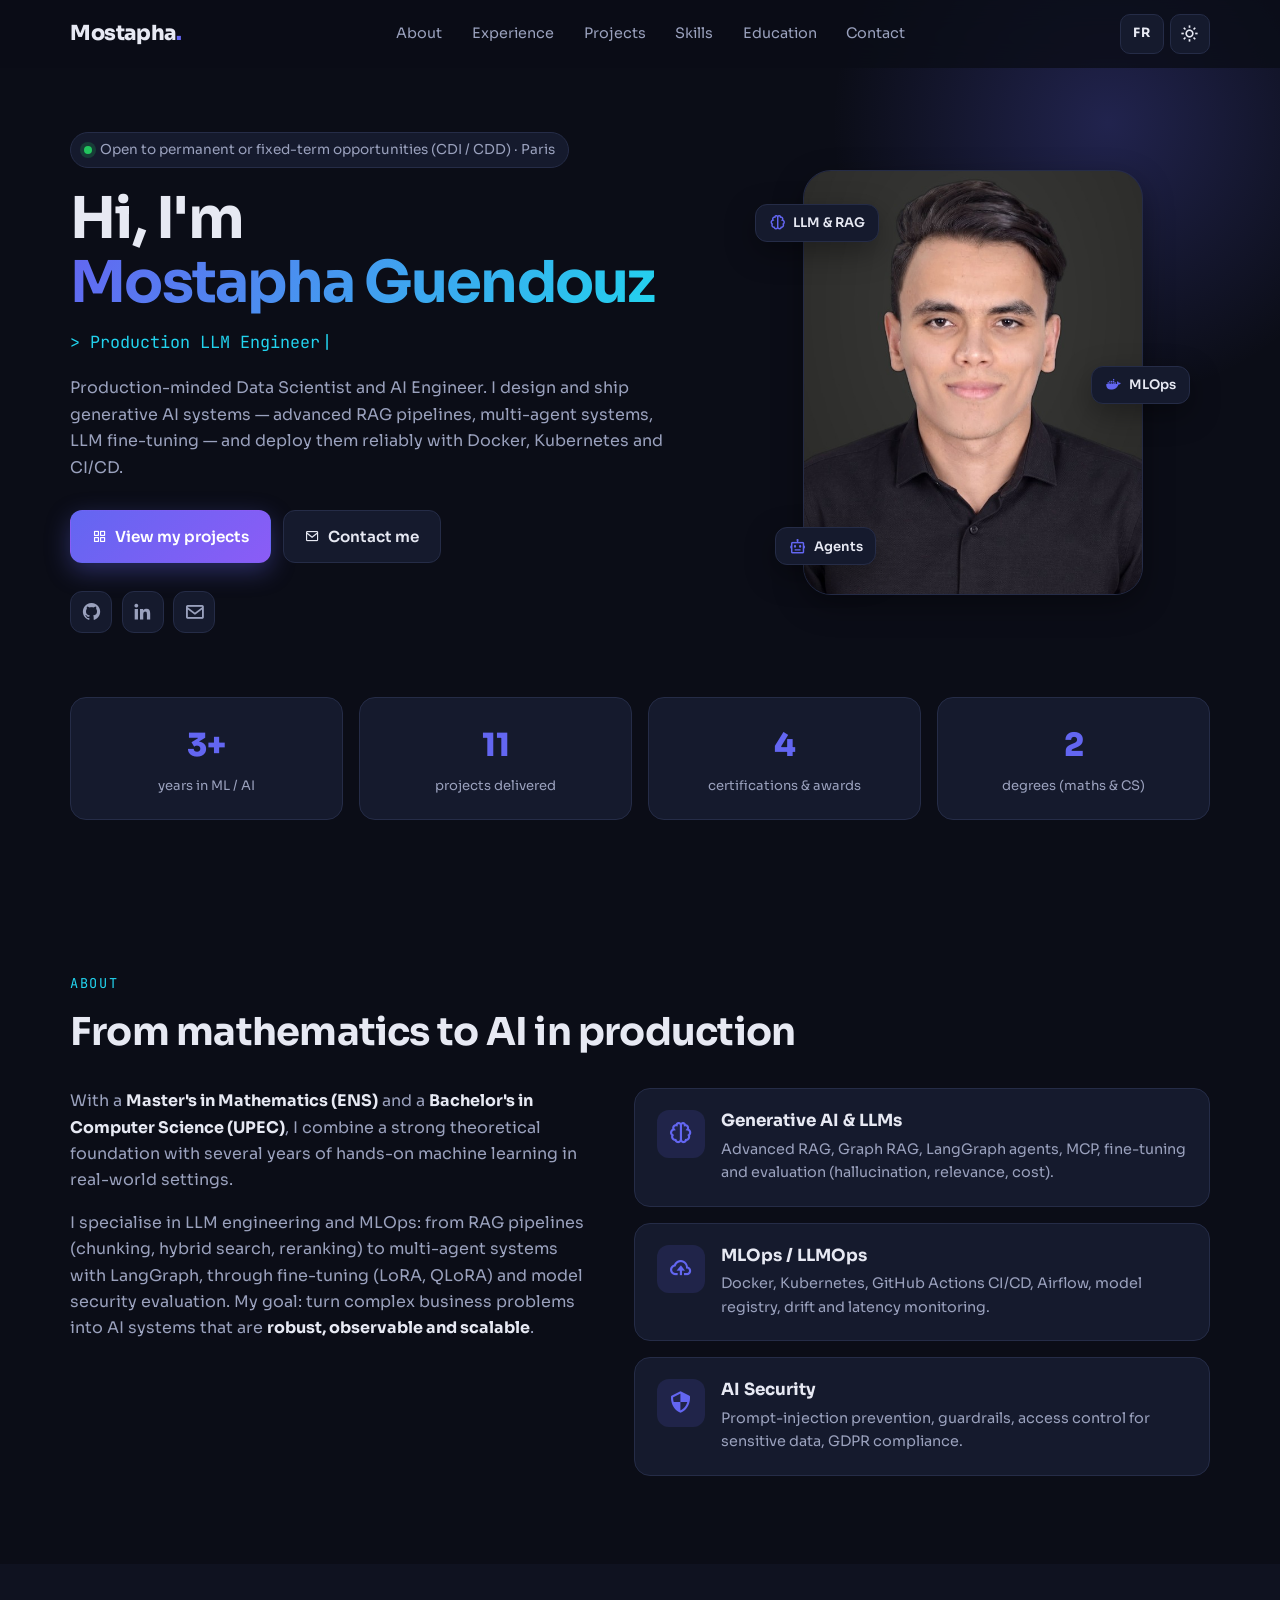
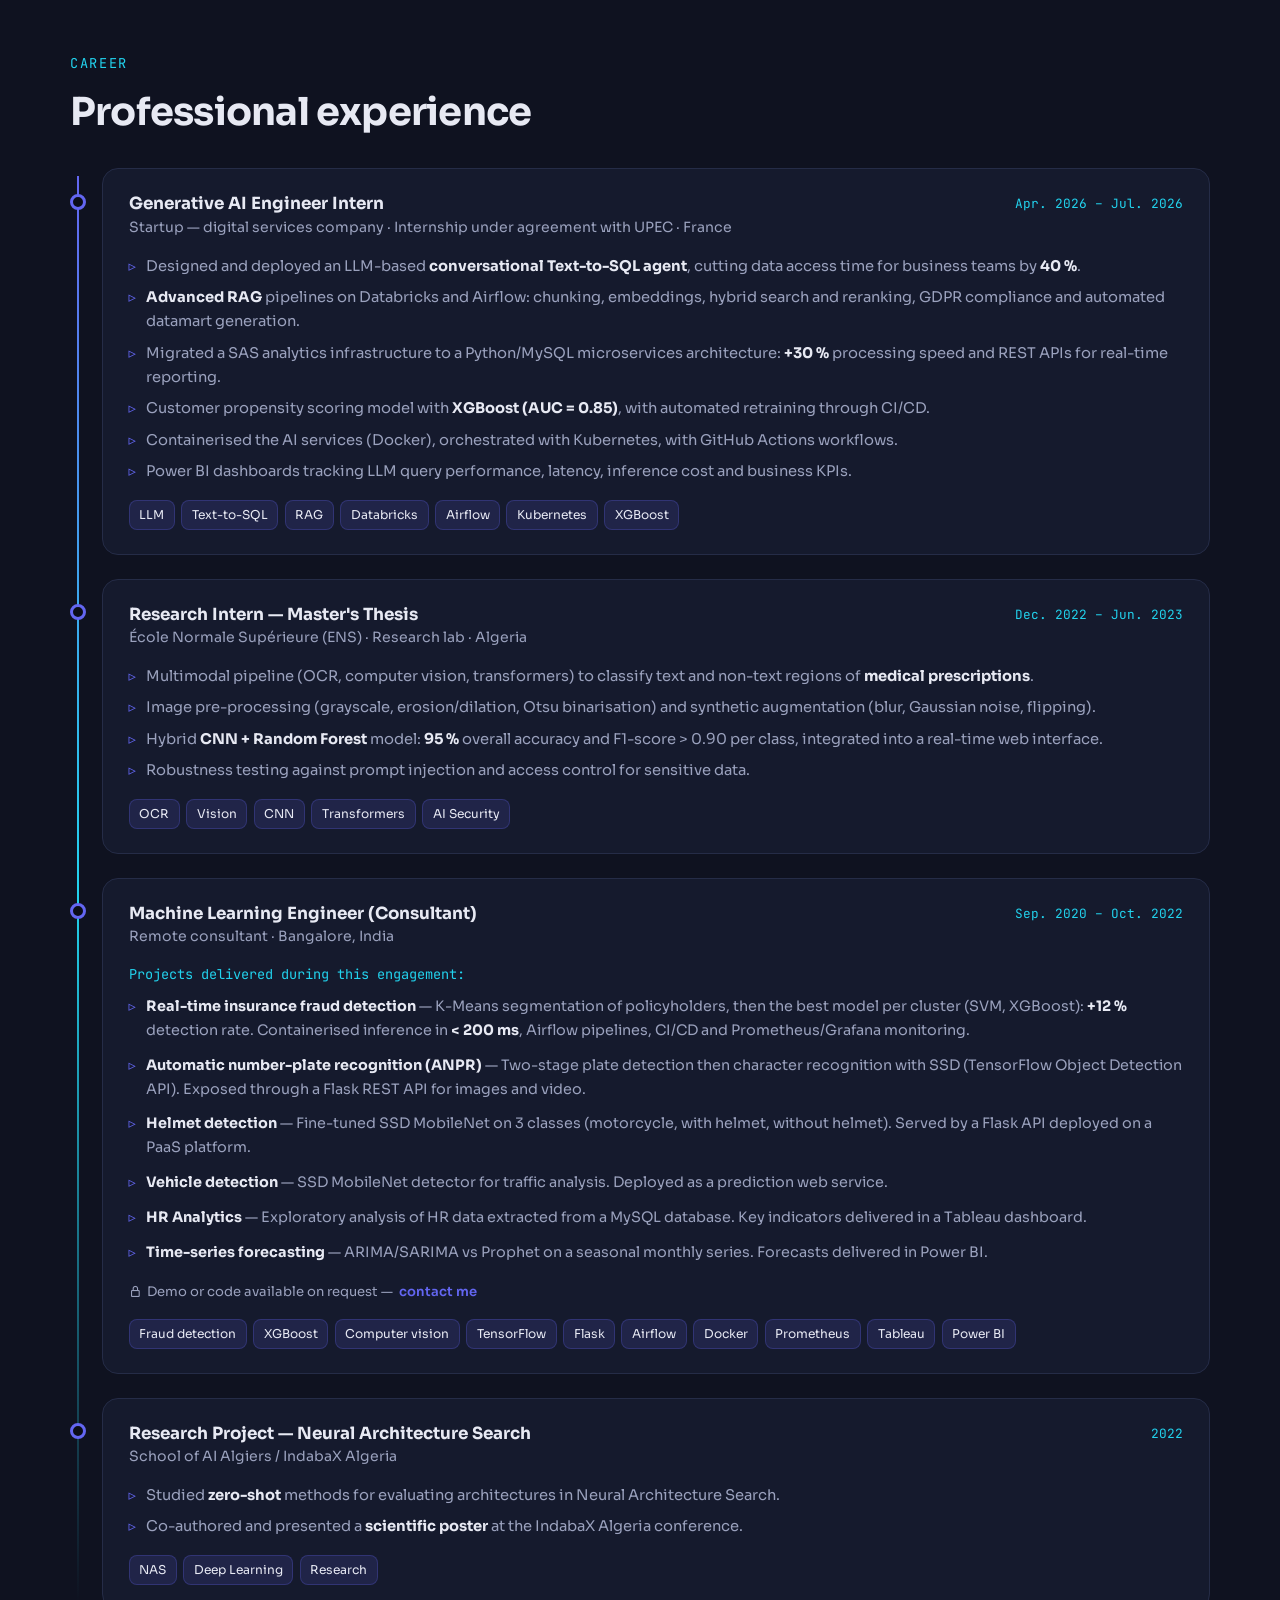
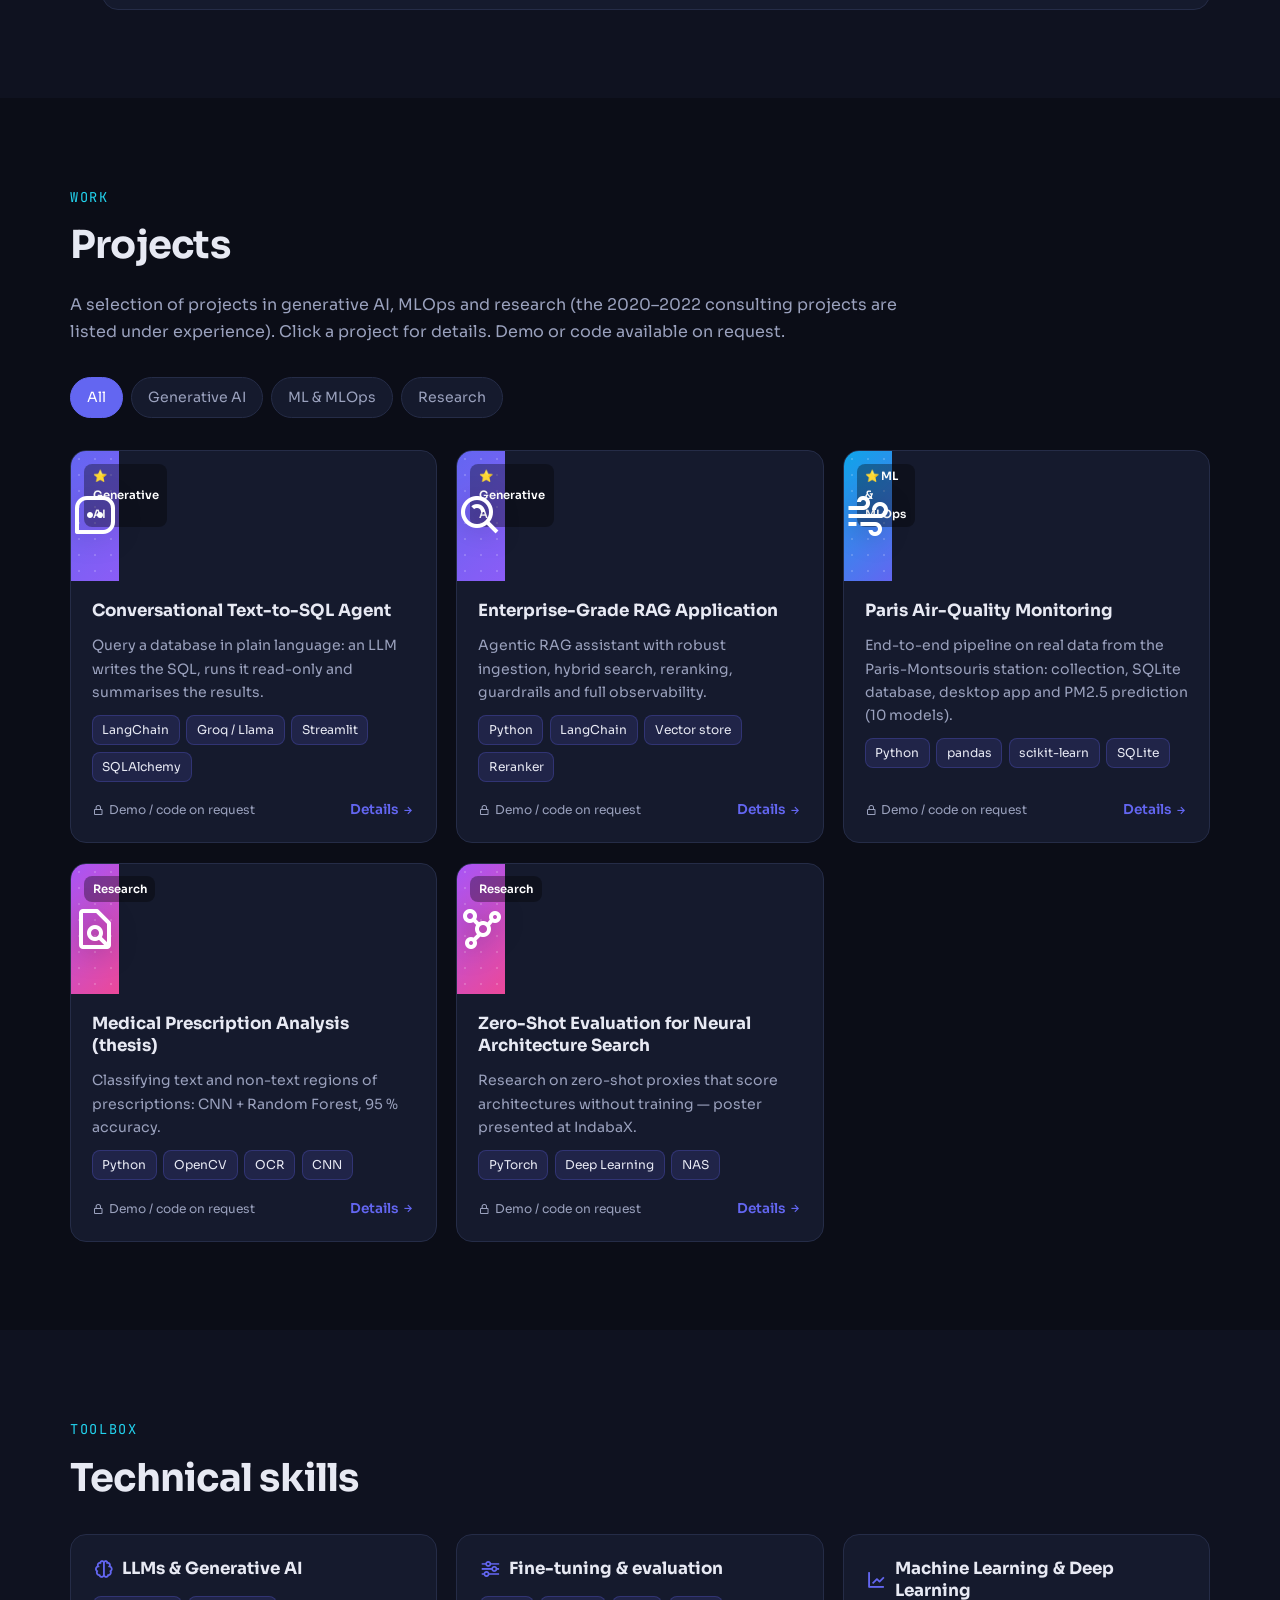
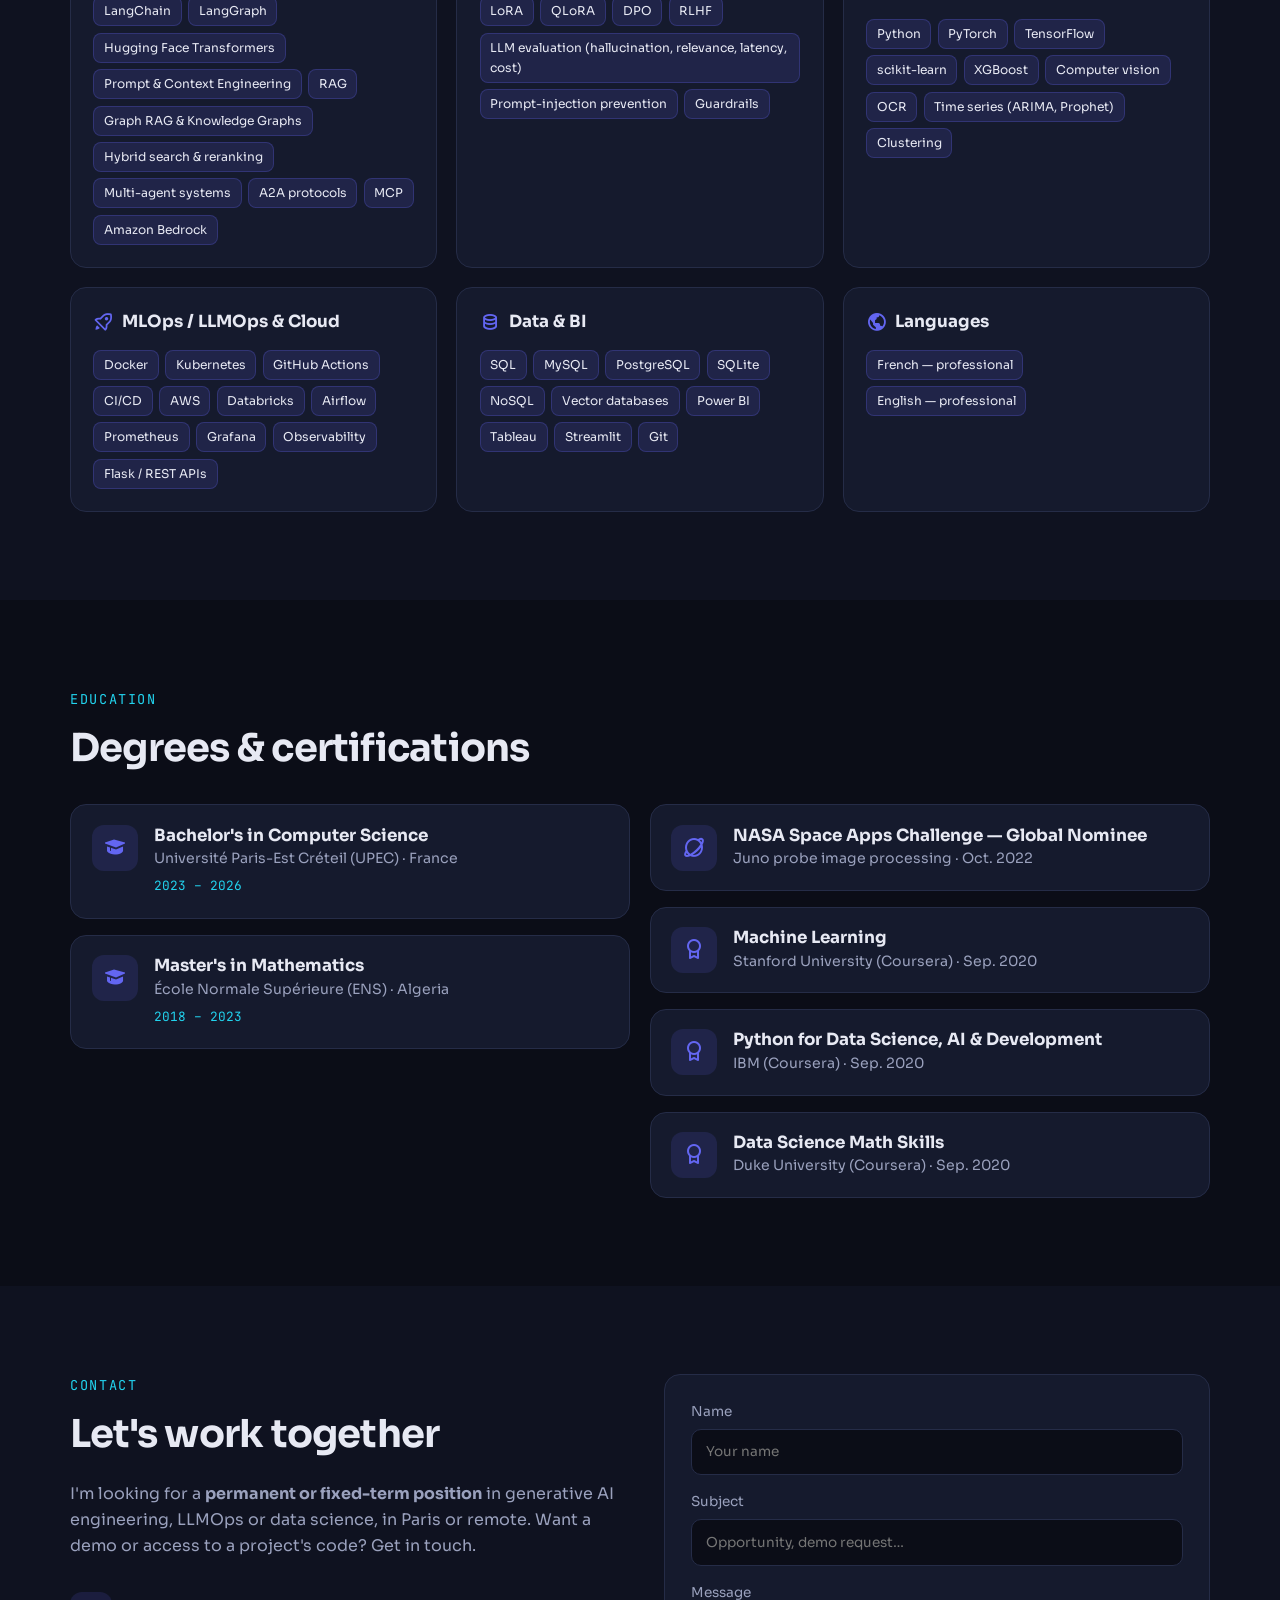
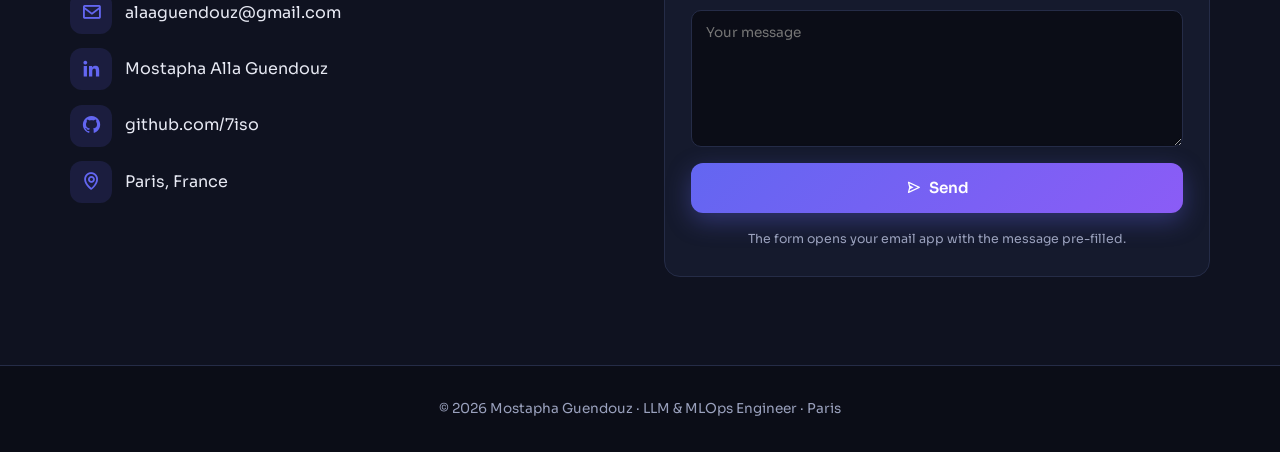
==== commit 30469de5: "Ouvert aux opportunités en CDI ou CDD Co-Authored-By: Claude Opus 5.5 <noreply@anthropic.com>" ====
--- a/en/index.html
+++ b/en/index.html
@@ -47,7 +47,7 @@
   <section class="hero" id="home">
     <div class="wrap hero-grid">
       <div class="hero-text">
-        <p class="eyebrow"><span class="dot"></span> Open to full-time opportunities · Paris</p>
+        <p class="eyebrow"><span class="dot"></span> Open to permanent or fixed-term opportunities (CDI / CDD) · Paris</p>
         <h1>Hi, I'm<br><span class="grad">Mostapha Guendouz</span></h1>
         <p class="role mono">&gt; <span id="typed">Production LLM Engineer</span><span class="caret">|</span></p>
         <p class="lead">
@@ -314,7 +314,7 @@
       <div>
         <p class="kicker">Contact</p>
         <h2>Let's work together</h2>
-        <p class="section-sub">I'm looking for a <strong>full-time position</strong> in generative AI engineering, LLMOps or data science, in Paris or remote. Want a demo or access to a project's code? Get in touch.</p>
+        <p class="section-sub">I'm looking for a <strong>permanent or fixed-term position</strong> in generative AI engineering, LLMOps or data science, in Paris or remote. Want a demo or access to a project's code? Get in touch.</p>
         <ul class="contact-list">
           <li><i class='bx bx-envelope'></i><a href="mailto:alaaguendouz@gmail.com">alaaguendouz@gmail.com</a></li>
           <li><i class='bx bxl-linkedin'></i><a href="https://www.linkedin.com/in/mostapha-alla-guendouz-4175531a8/" target="_blank" rel="noopener">Mostapha Alla Guendouz</a></li>
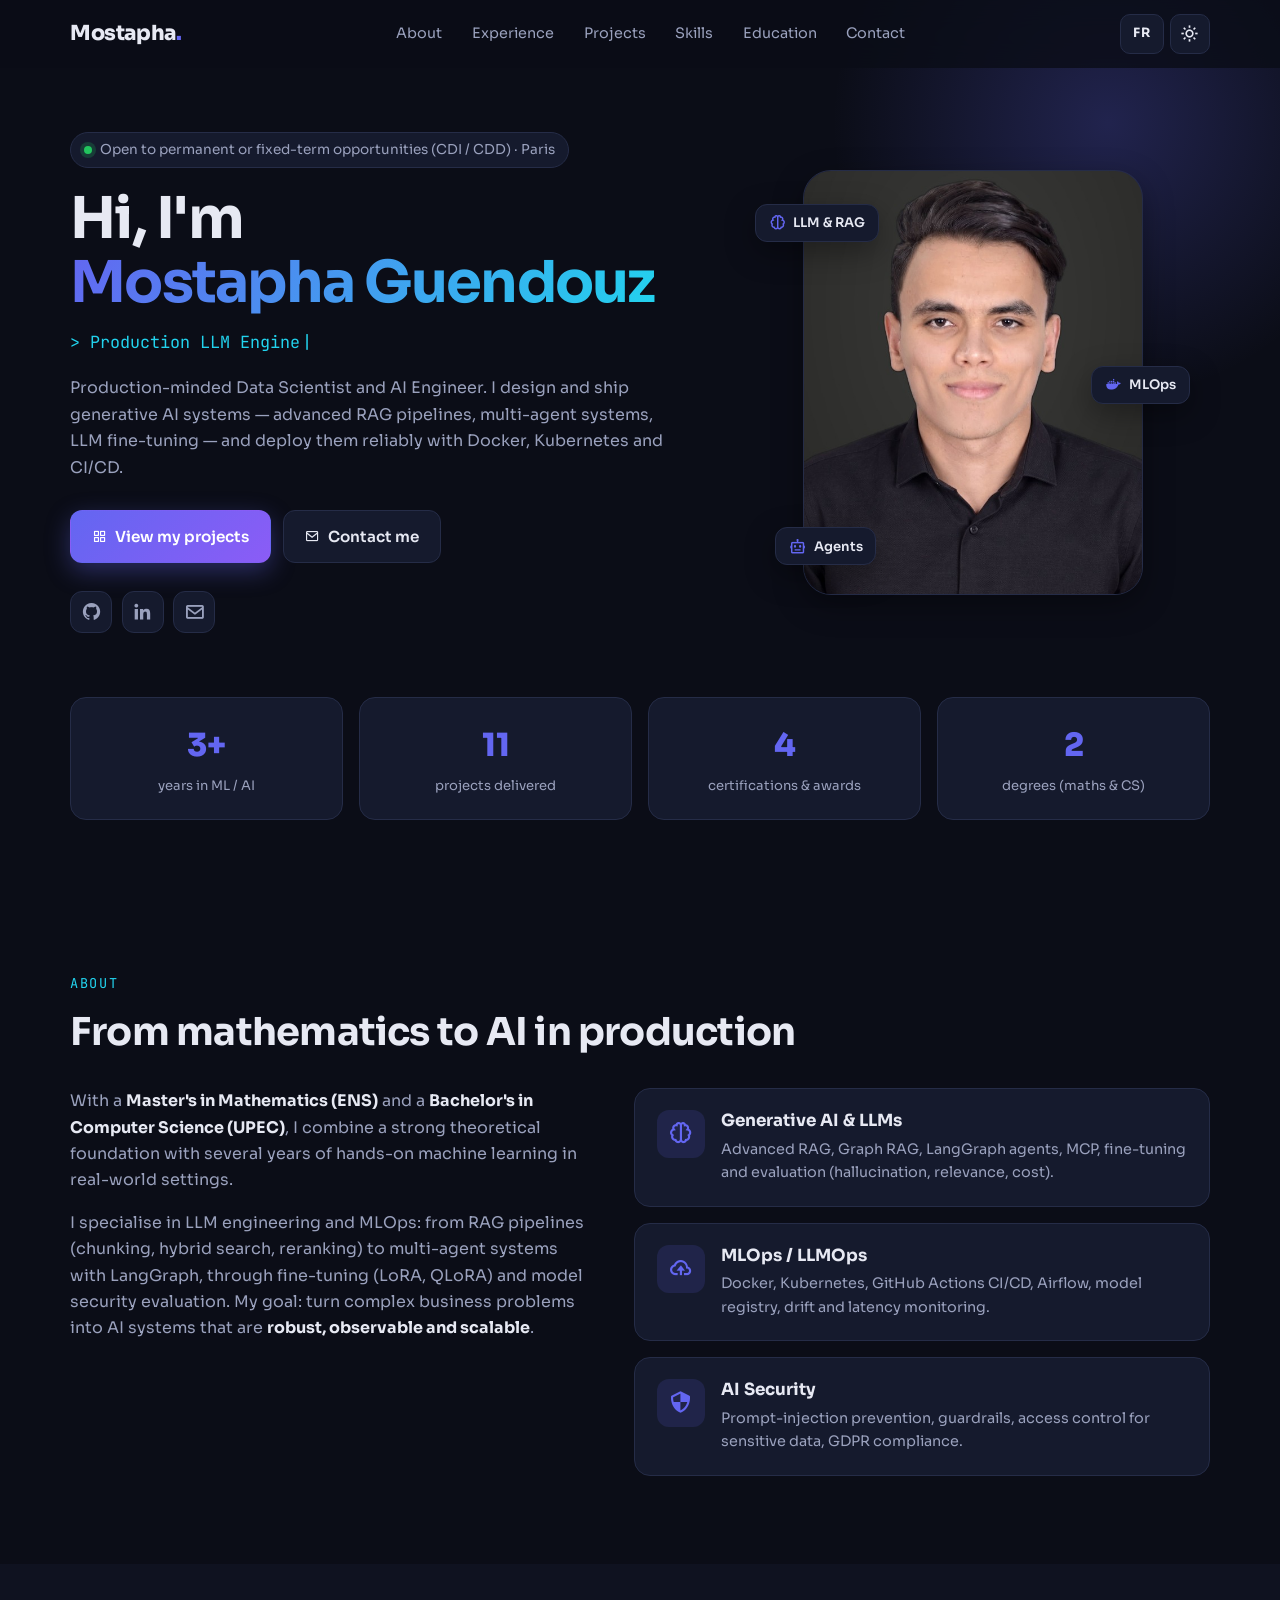
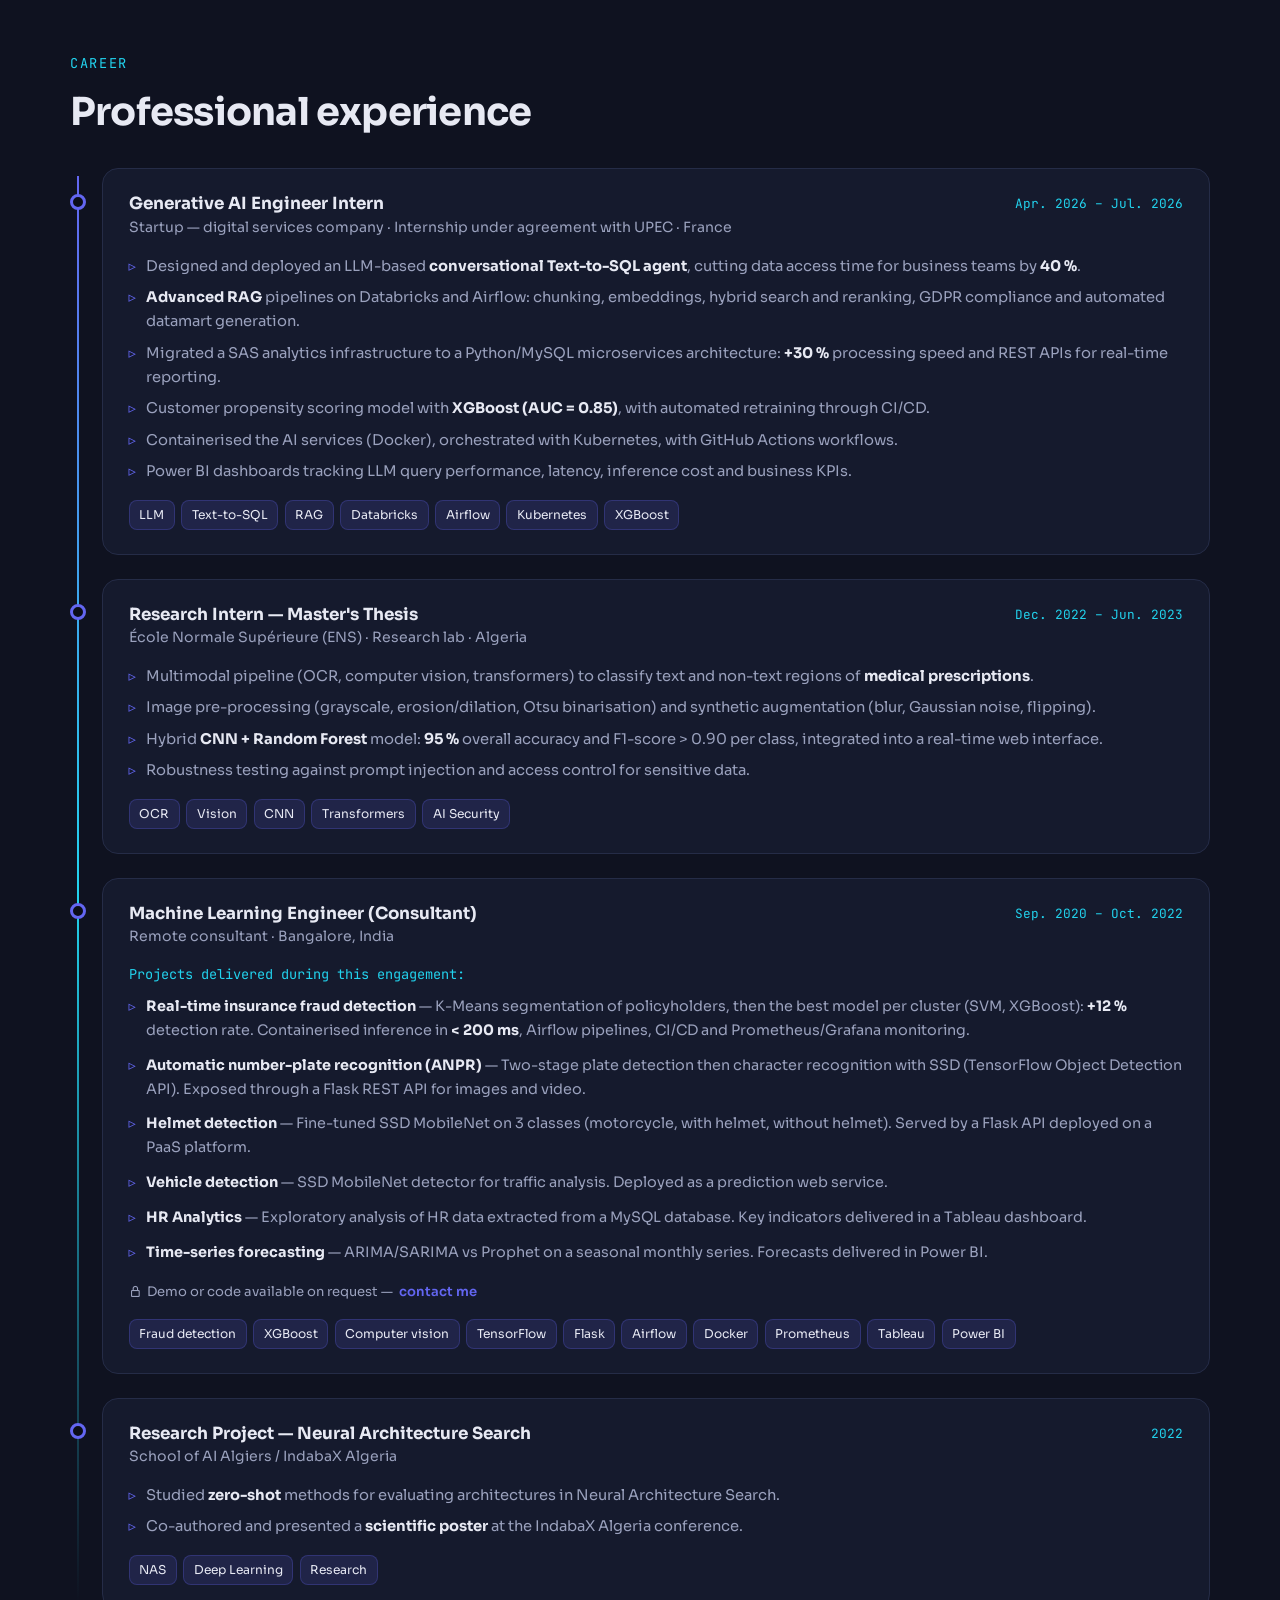
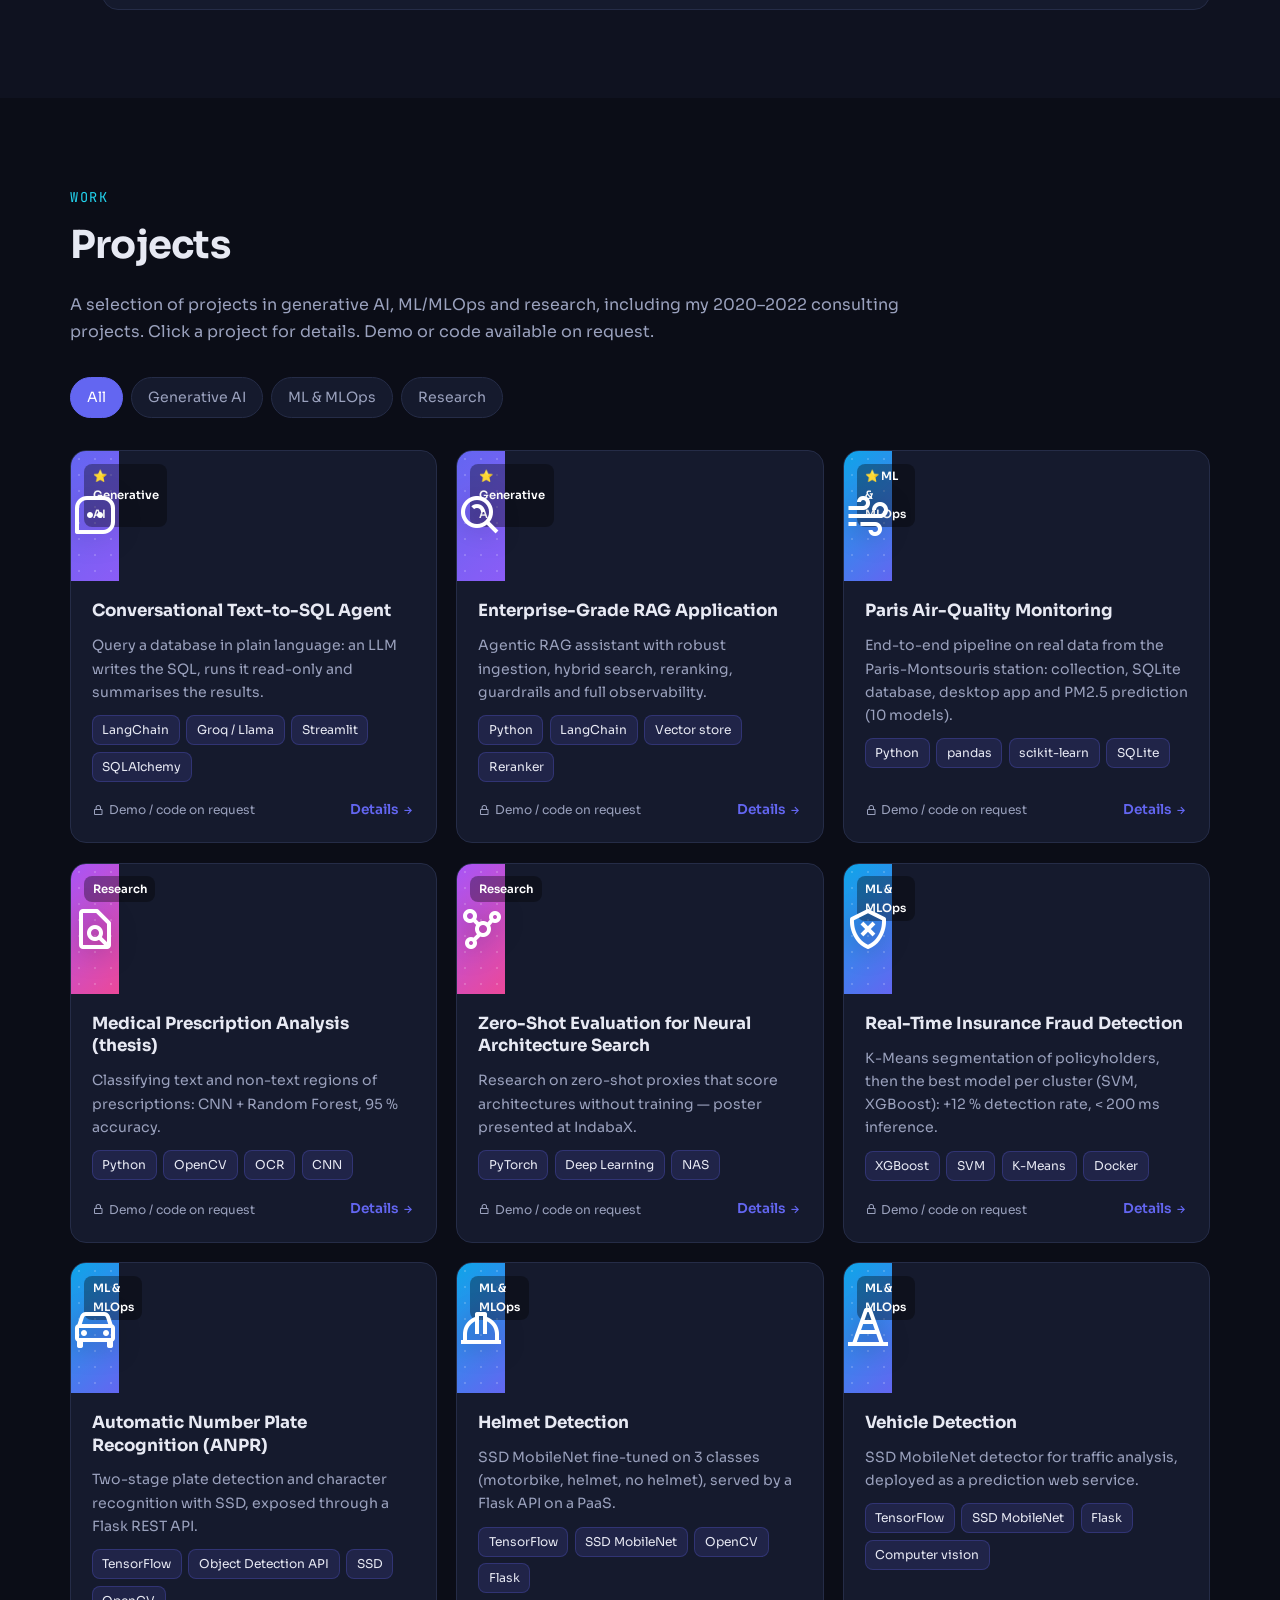
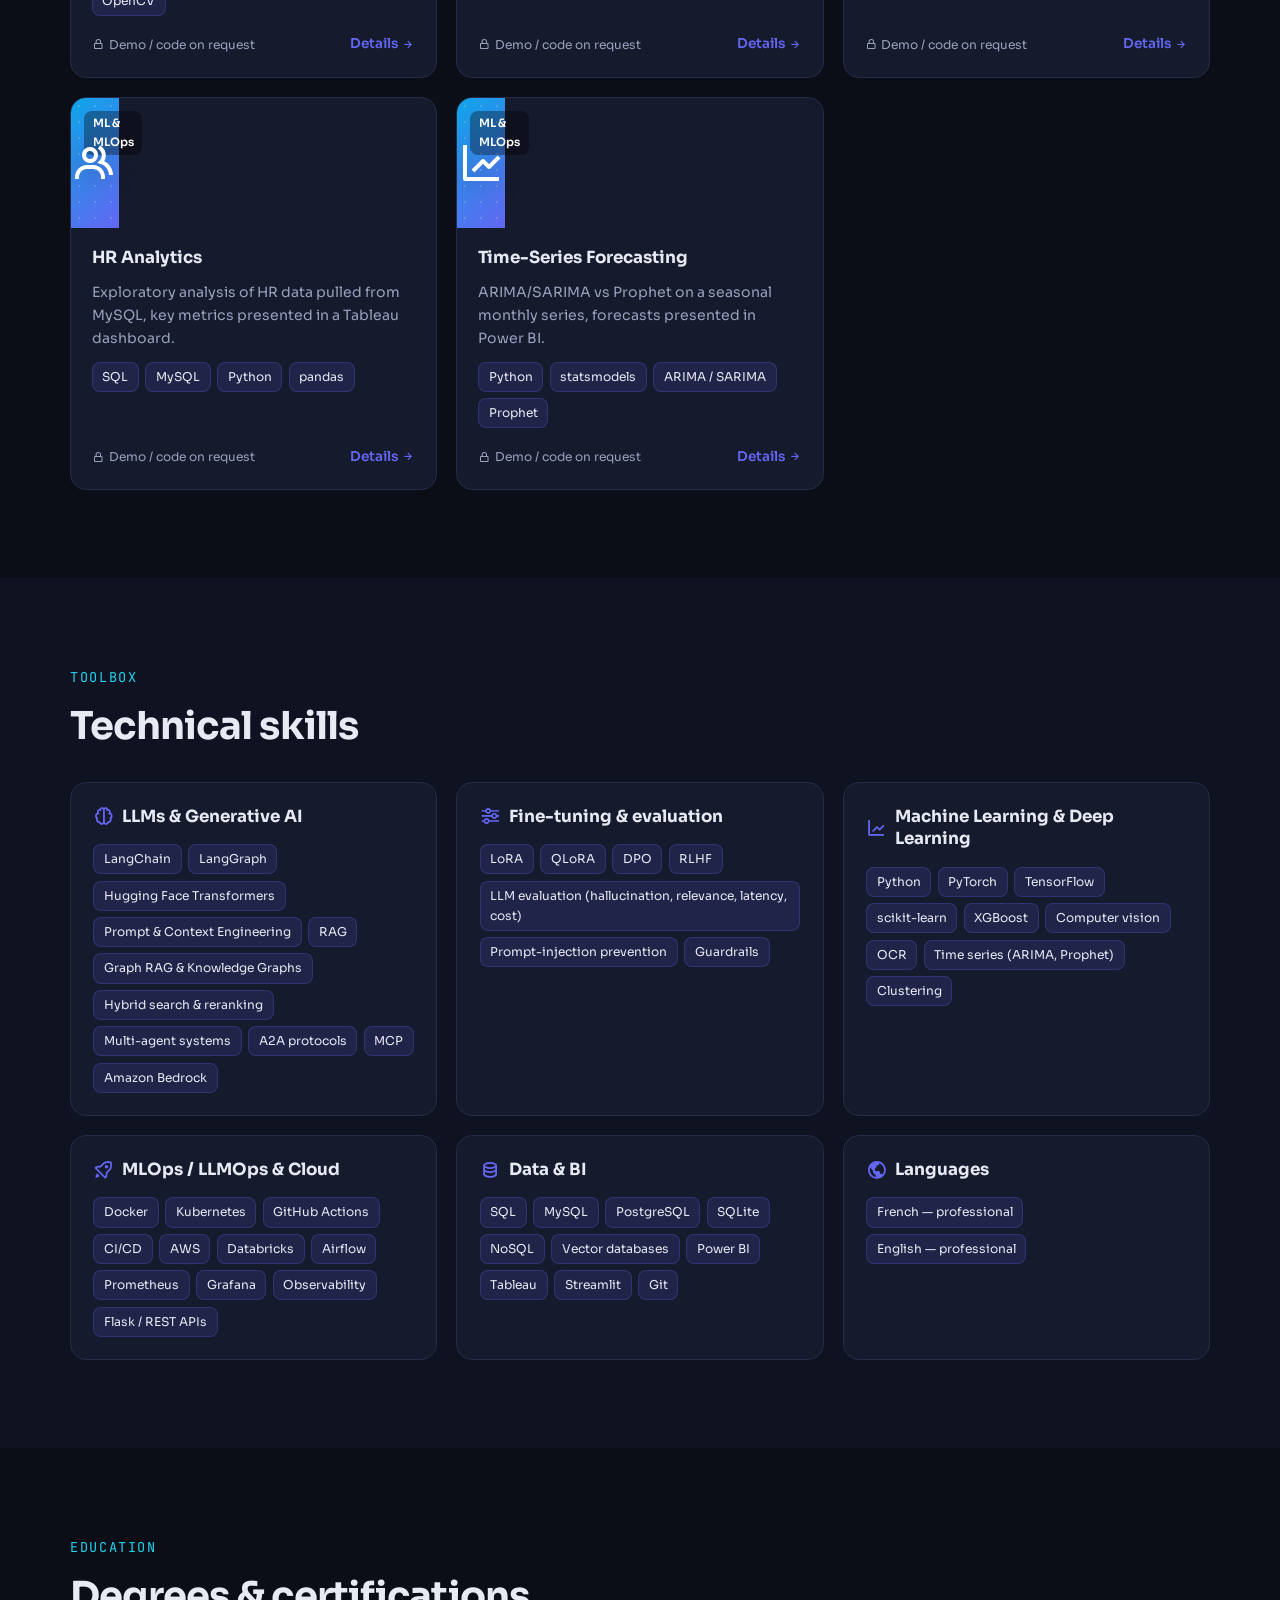
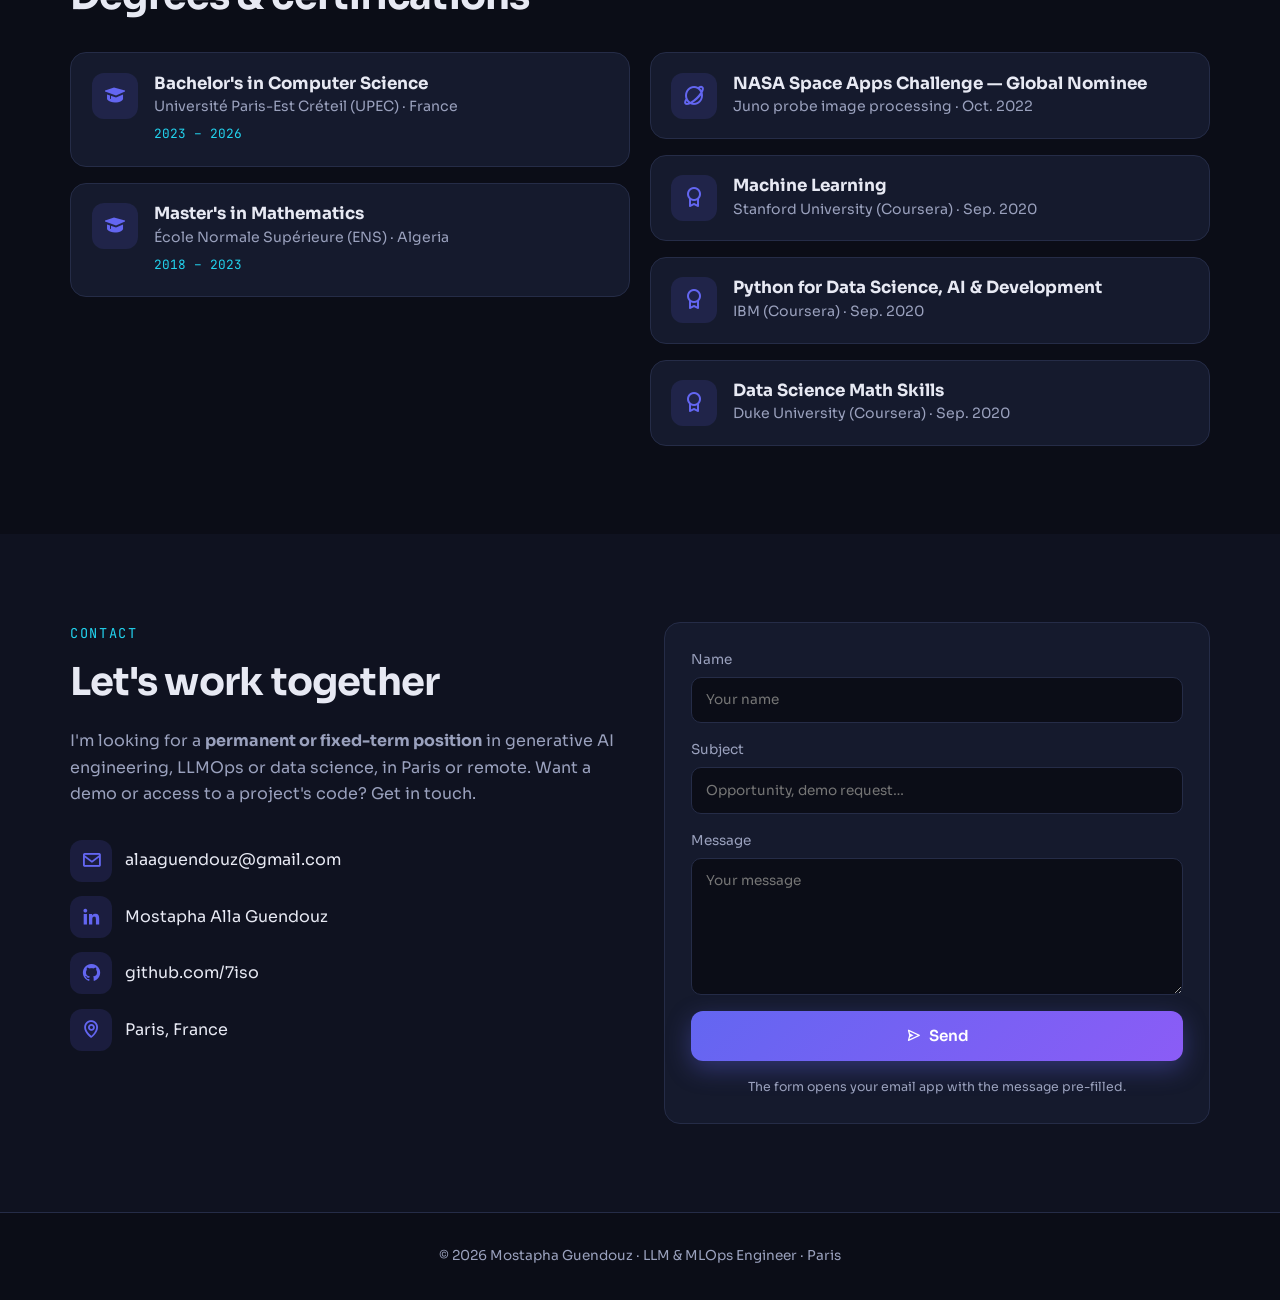
==== commit a0a8e2a4: "Ajoute les 6 projets de conseil 2020-2022 à la section Projets (FR/EN) Co-Authored-By: Claude Opus 5" ====
--- a/en/index.html
+++ b/en/index.html
@@ -217,7 +217,7 @@
     <div class="wrap">
       <p class="kicker">Work</p>
       <h2>Projects</h2>
-      <p class="section-sub">A selection of projects in generative AI, MLOps and research (the 2020–2022 consulting projects are listed under experience). Click a project for details. Demo or code available on request.</p>
+      <p class="section-sub">A selection of projects in generative AI, ML/MLOps and research, including my 2020–2022 consulting projects. Click a project for details. Demo or code available on request.</p>
       <div class="filters" role="tablist" aria-label="Filter projects">
         <button class="filter active" data-filter="all">All</button>
         <button class="filter" data-filter="llm">Generative AI</button>
